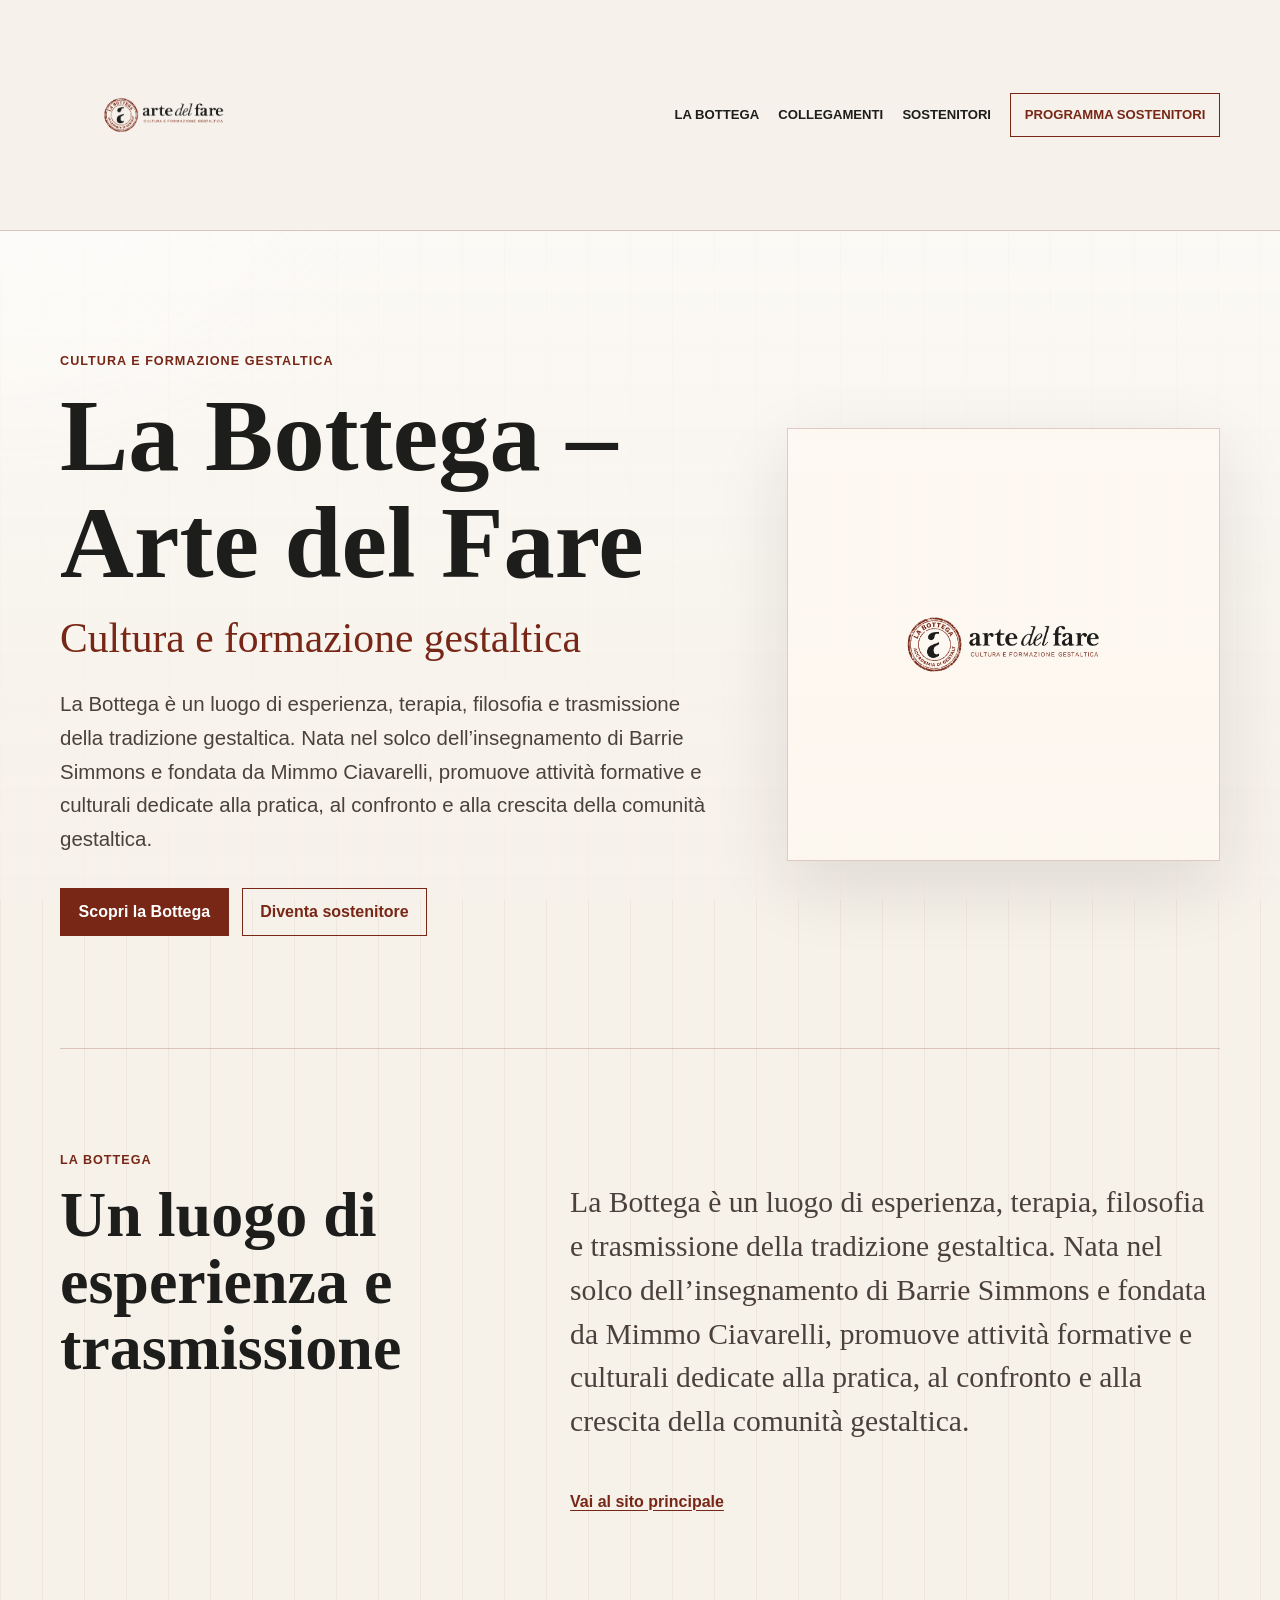
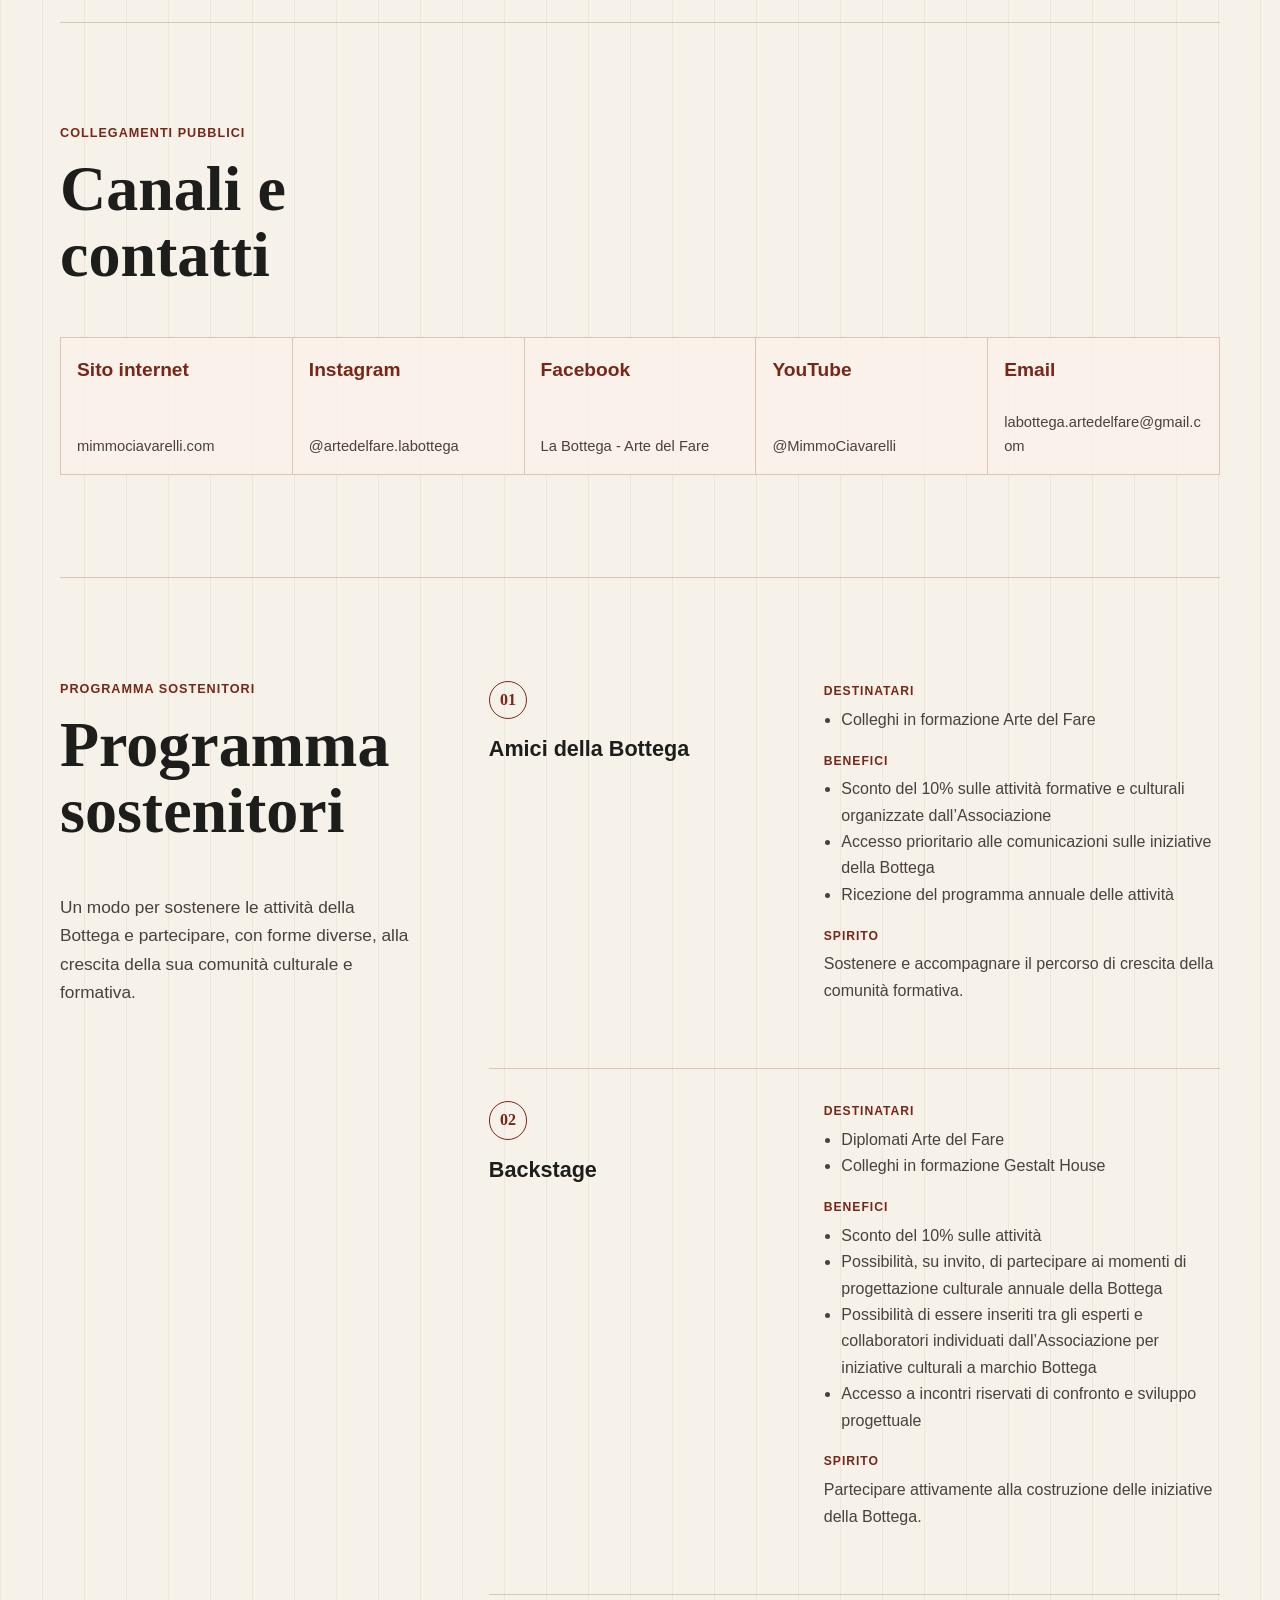
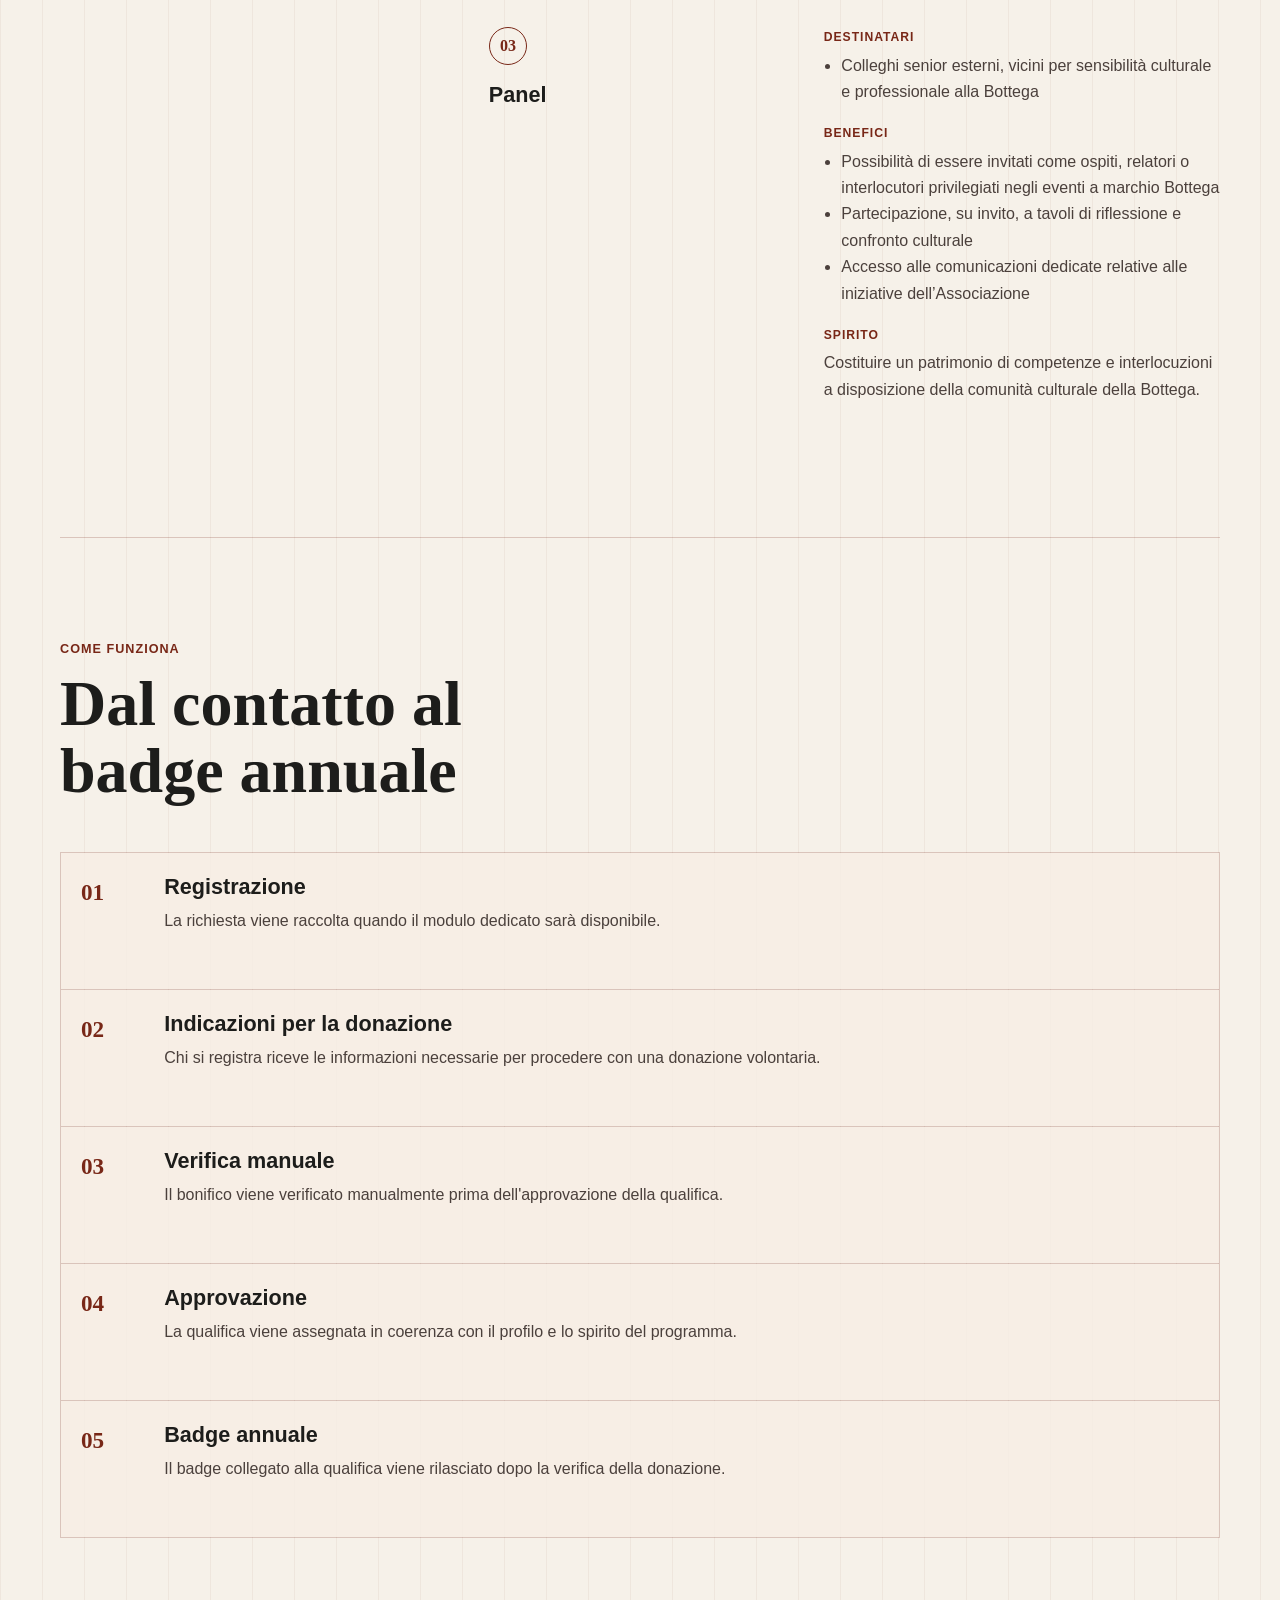
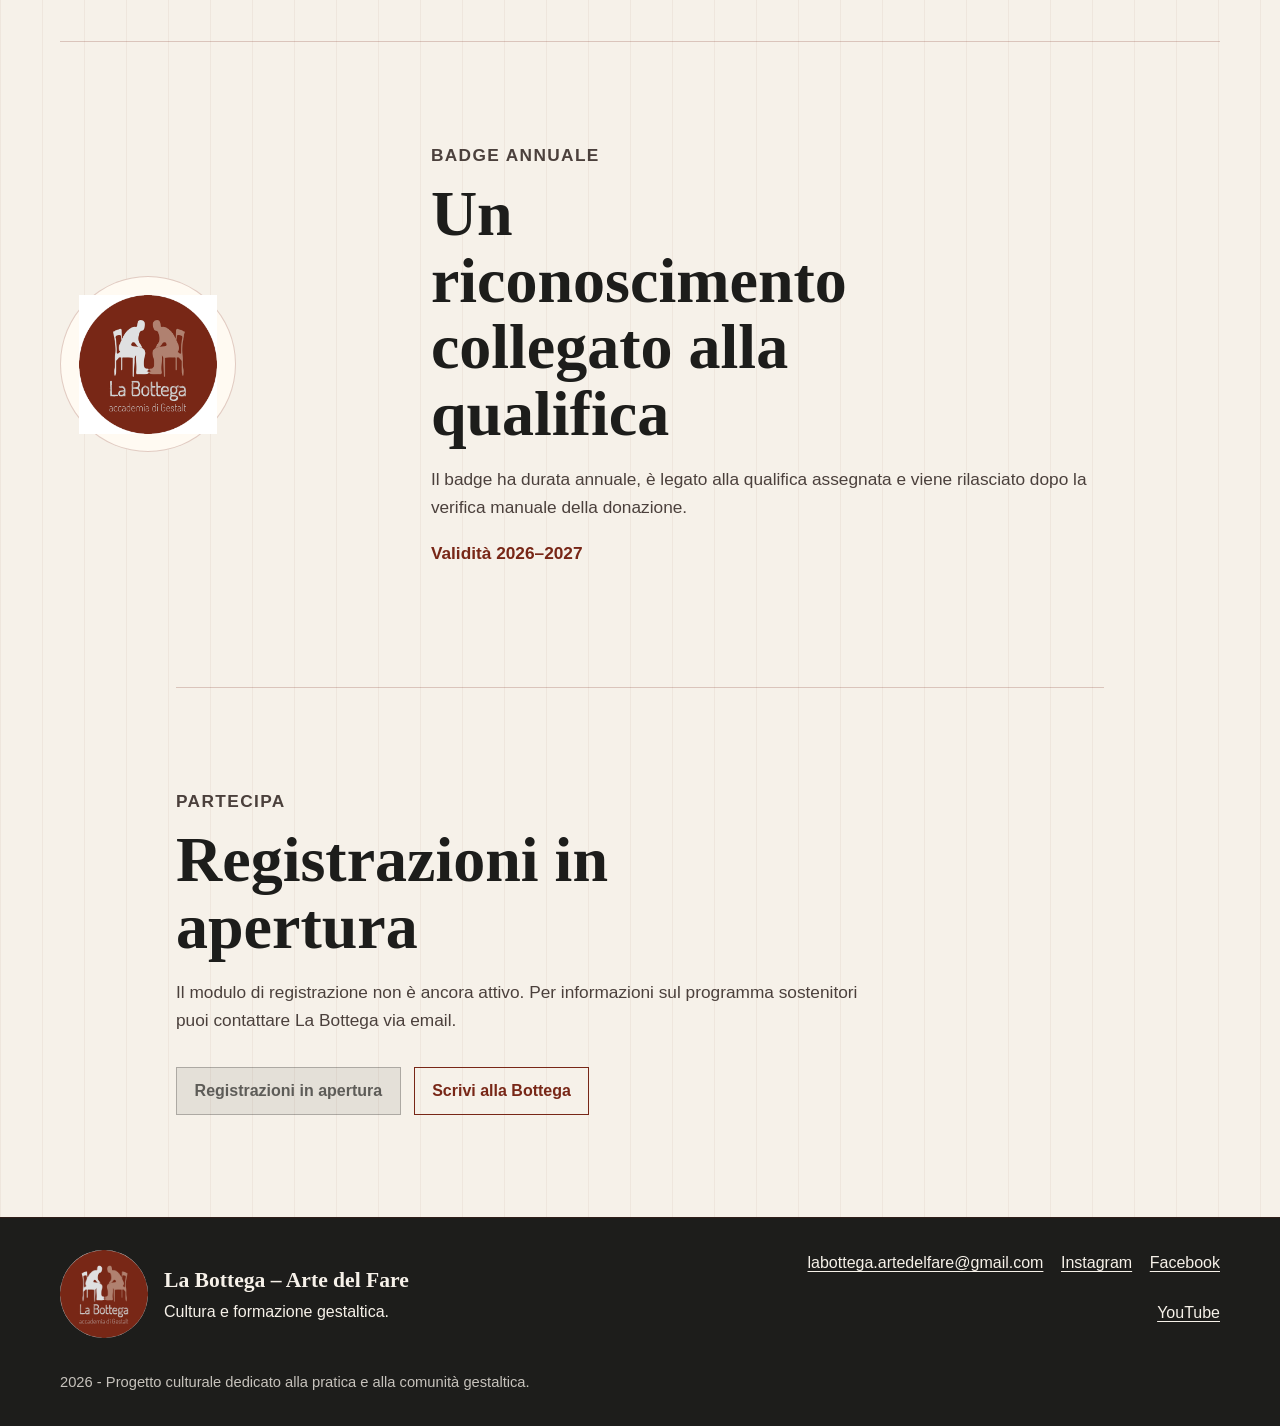
==== index.html @ 8262a673 "Build public landing page" ====
<!doctype html>
<html lang="it">
  <head>
    <meta charset="utf-8">
    <meta name="viewport" content="width=device-width, initial-scale=1">
    <title>La Bottega – Arte del Fare | Cultura e formazione gestaltica</title>
    <meta
      name="description"
      content="La Bottega – Arte del Fare presenta attività culturali e formative legate alla tradizione gestaltica e il programma sostenitori."
    >
    <link rel="icon" type="image/png" href="favicon.png">
    <link rel="stylesheet" href="assets/css/styles.css">
    <script src="assets/js/config.js" defer></script>
    <script src="assets/js/content.js" defer></script>
    <script src="assets/js/main.js" defer></script>
  </head>
  <body>
    <a class="skip-link" href="#contenuto">Salta al contenuto</a>

    <header class="site-header" aria-label="Intestazione">
      <div class="site-header__inner">
        <a class="brand" href="#inizio" aria-label="La Bottega – Arte del Fare">
          <img
            class="brand__mark"
            src="assets/images/logo-orizzontale.png"
            alt="La Bottega – Arte del Fare"
            width="300"
            height="100"
          >
        </a>

        <nav class="site-nav" aria-label="Navigazione principale">
          <a href="#bottega">La Bottega</a>
          <a href="#collegamenti">Collegamenti</a>
          <a href="#sostenitori">Sostenitori</a>
          <a class="nav-cta" href="#sostenitori">Programma sostenitori</a>
        </nav>
      </div>
    </header>

    <main id="contenuto">
      <section class="hero section-pad" id="inizio" aria-labelledby="hero-title">
        <div class="hero__content">
          <p class="eyebrow" data-content="hero-eyebrow">Cultura e formazione gestaltica</p>
          <h1 id="hero-title" data-content="hero-title">La Bottega – Arte del Fare</h1>
          <p class="hero__subtitle">Cultura e formazione gestaltica</p>
          <p class="hero__intro" data-content="hero-introduction">
            La Bottega è un luogo di esperienza, terapia, filosofia e trasmissione della tradizione gestaltica.
          </p>
          <div class="hero__actions" aria-label="Azioni principali">
            <a class="button button--primary" href="#bottega">Scopri la Bottega</a>
            <a class="button button--secondary" href="#sostenitori">Diventa sostenitore</a>
          </div>
        </div>

        <div class="hero__brand" aria-hidden="true">
          <img
            src="assets/images/logo-orizzontale.png"
            alt=""
            width="560"
            height="187"
          >
        </div>
      </section>

      <section class="section-pad editorial" id="bottega" aria-labelledby="bottega-title">
        <div class="section-heading">
          <p class="eyebrow">La Bottega</p>
          <h2 id="bottega-title">Un luogo di esperienza e trasmissione</h2>
        </div>
        <div class="editorial__text">
          <p data-content="presentation">
            La Bottega è un luogo di esperienza, terapia, filosofia e trasmissione della tradizione gestaltica.
          </p>
          <a class="text-link" data-link="website" href="https://www.mimmociavarelli.com/" target="_blank" rel="noopener noreferrer">
            Vai al sito principale
          </a>
        </div>
      </section>

      <section class="section-pad public-links" id="collegamenti" aria-labelledby="links-title">
        <div class="section-heading">
          <p class="eyebrow">Collegamenti pubblici</p>
          <h2 id="links-title">Canali e contatti</h2>
        </div>
        <ul class="link-list" data-public-links></ul>
      </section>

      <section class="section-pad supporters" id="sostenitori" aria-labelledby="supporters-title">
        <div class="supporters__intro">
          <div class="section-heading">
            <p class="eyebrow">Programma sostenitori</p>
            <h2 id="supporters-title" data-content="supporters-title">Programma sostenitori</h2>
          </div>
          <p data-content="supporters-description">
            Un modo per sostenere le attività della Bottega e partecipare alla crescita della sua comunità.
          </p>
        </div>

        <div class="supporter-tiers" data-supporter-tiers></div>
      </section>

      <section class="section-pad process" id="come-funziona" aria-labelledby="process-title">
        <div class="section-heading">
          <p class="eyebrow">Come funziona</p>
          <h2 id="process-title">Dal contatto al badge annuale</h2>
        </div>
        <ol class="process-list">
          <li>
            <span>01</span>
            <div>
              <h3>Registrazione</h3>
              <p>La richiesta viene raccolta quando il modulo dedicato sarà disponibile.</p>
            </div>
          </li>
          <li>
            <span>02</span>
            <div>
              <h3>Indicazioni per la donazione</h3>
              <p>Chi si registra riceve le informazioni necessarie per procedere con una donazione volontaria.</p>
            </div>
          </li>
          <li>
            <span>03</span>
            <div>
              <h3>Verifica manuale</h3>
              <p>Il bonifico viene verificato manualmente prima dell'approvazione della qualifica.</p>
            </div>
          </li>
          <li>
            <span>04</span>
            <div>
              <h3>Approvazione</h3>
              <p>La qualifica viene assegnata in coerenza con il profilo e lo spirito del programma.</p>
            </div>
          </li>
          <li>
            <span>05</span>
            <div>
              <h3>Badge annuale</h3>
              <p>Il badge collegato alla qualifica viene rilasciato dopo la verifica della donazione.</p>
            </div>
          </li>
        </ol>
      </section>

      <section class="section-pad badge" aria-labelledby="badge-title">
        <div class="badge__symbol" aria-hidden="true">
          <img src="assets/images/logo-circolare.png" alt="" width="180" height="180">
        </div>
        <div>
          <p class="eyebrow">Badge annuale</p>
          <h2 id="badge-title">Un riconoscimento collegato alla qualifica</h2>
          <p>
            Il badge ha durata <span data-content="badge-duration">annuale</span>, è legato alla qualifica assegnata
            e viene rilasciato dopo la verifica manuale della donazione.
          </p>
          <p class="badge__year">Validità <span data-content="badge-year">2026–2027</span></p>
        </div>
      </section>

      <section class="final-cta section-pad" aria-labelledby="cta-title">
        <p class="eyebrow">Partecipa</p>
        <h2 id="cta-title">Registrazioni in apertura</h2>
        <p>
          Il modulo di registrazione non è ancora attivo. Per informazioni sul programma sostenitori puoi contattare
          La Bottega via email.
        </p>
        <div class="final-cta__actions">
          <span class="button button--disabled" aria-disabled="true" data-registration-state>
            Registrazioni in apertura
          </span>
          <a class="button button--secondary" data-link="email" href="mailto:labottega.artedelfare@gmail.com">
            Scrivi alla Bottega
          </a>
        </div>
      </section>
    </main>

    <footer class="site-footer">
      <div class="site-footer__inner">
        <div class="site-footer__brand">
          <img
            src="assets/images/logo-circolare.png"
            alt="Logo circolare di La Bottega – Arte del Fare"
            width="88"
            height="88"
          >
          <div>
            <p class="site-footer__name">La Bottega – Arte del Fare</p>
            <p>Cultura e formazione gestaltica.</p>
          </div>
        </div>

        <div class="site-footer__links">
          <a data-link="email" href="mailto:labottega.artedelfare@gmail.com">labottega.artedelfare@gmail.com</a>
          <a data-link="instagram" href="https://www.instagram.com/artedelfare.labottega/" target="_blank" rel="noopener noreferrer">Instagram</a>
          <a data-link="facebook" href="https://www.facebook.com/profile.php?id=61582840887788&amp;locale=it_IT" target="_blank" rel="noopener noreferrer">Facebook</a>
          <a data-link="youtube" href="https://www.youtube.com/@MimmoCiavarelli" target="_blank" rel="noopener noreferrer">YouTube</a>
        </div>

        <p class="site-footer__note">
          <span data-current-year>2026</span> - Progetto culturale dedicato alla pratica e alla comunità gestaltica.
        </p>
      </div>
    </footer>
  </body>
</html>
---- assets/css/styles.css ----
:root {
  --color-rust: #782717;
  --color-rust-dark: #571b10;
  --color-ink: #1d1d1b;
  --color-ink-soft: #4b403c;
  --color-ivory: #f6f1e9;
  --color-paper: #fffaf2;
  --color-dust: #c0a69f;
  --color-terracotta: #a9604c;
  --color-line: rgba(120, 39, 23, 0.22);
  --shadow-soft: 0 24px 70px rgba(29, 29, 27, 0.11);
  --font-serif: Georgia, "Times New Roman", serif;
  --font-sans: Inter, "Segoe UI", Roboto, Helvetica, Arial, sans-serif;
  --content-max: 1160px;
}

*,
*::before,
*::after {
  box-sizing: border-box;
}

html {
  scroll-behavior: smooth;
}

body {
  min-width: 320px;
  margin: 0;
  color: var(--color-ink);
  background:
    linear-gradient(90deg, rgba(120, 39, 23, 0.055) 1px, transparent 1px) 0 0 / 42px 42px,
    var(--color-ivory);
  font-family: var(--font-sans);
  font-size: 16px;
  line-height: 1.65;
  text-rendering: optimizeLegibility;
}

body::before {
  position: fixed;
  inset: 0;
  z-index: -1;
  pointer-events: none;
  content: "";
  background:
    radial-gradient(circle at 0 0, rgba(255, 255, 255, 0.78), transparent 32rem),
    linear-gradient(180deg, rgba(255, 255, 255, 0.72), rgba(246, 241, 233, 0.8));
}

img {
  display: block;
  max-width: 100%;
  height: auto;
}

a {
  color: inherit;
  text-decoration-thickness: 0.08em;
  text-underline-offset: 0.2em;
}

a:hover {
  color: var(--color-rust);
}

:focus-visible {
  outline: 3px solid var(--color-rust);
  outline-offset: 4px;
}

.skip-link {
  position: fixed;
  top: 0.75rem;
  left: 0.75rem;
  z-index: 30;
  transform: translateY(-150%);
  padding: 0.65rem 0.95rem;
  border: 1px solid var(--color-rust);
  background: var(--color-paper);
  color: var(--color-ink);
  font-weight: 700;
}

.skip-link:focus {
  transform: translateY(0);
}

.site-header {
  position: sticky;
  top: 0;
  z-index: 20;
  border-bottom: 1px solid var(--color-line);
  background: rgba(246, 241, 233, 0.94);
  backdrop-filter: blur(14px);
}

.site-header__inner,
.section-pad,
.site-footer__inner {
  width: min(calc(100% - 2rem), var(--content-max));
  margin-inline: auto;
}

.site-header__inner {
  display: flex;
  align-items: center;
  justify-content: space-between;
  gap: 1rem;
  padding-block: 0.7rem;
}

.brand {
  flex: 0 1 14rem;
  min-width: 9rem;
}

.brand__mark {
  width: min(13rem, 46vw);
}

.site-nav {
  display: flex;
  align-items: center;
  justify-content: flex-end;
  gap: clamp(0.55rem, 2vw, 1.2rem);
  font-size: 0.82rem;
  font-weight: 750;
  letter-spacing: 0;
  text-transform: uppercase;
}

.site-nav a {
  text-decoration: none;
  white-space: nowrap;
}

.nav-cta {
  padding: 0.62rem 0.85rem;
  border: 1px solid var(--color-rust);
  color: var(--color-rust);
}

.section-pad {
  padding-block: clamp(3.5rem, 8vw, 7rem);
}

.hero {
  display: grid;
  grid-template-columns: minmax(0, 1.08fr) minmax(16rem, 0.72fr);
  align-items: center;
  gap: clamp(2rem, 6vw, 5rem);
  min-height: calc(100vh - 5.2rem);
  padding-top: clamp(3rem, 8vh, 6rem);
  padding-bottom: clamp(3rem, 7vh, 5rem);
}

.hero__content {
  max-width: 50rem;
}

.eyebrow {
  margin: 0 0 0.85rem;
  color: var(--color-rust);
  font-size: 0.79rem;
  font-weight: 800;
  letter-spacing: 0.08em;
  line-height: 1.35;
  text-transform: uppercase;
}

h1,
h2,
h3,
p {
  overflow-wrap: anywhere;
}

h1,
h2,
h3 {
  margin: 0;
  color: var(--color-ink);
}

h1,
h2 {
  font-family: var(--font-serif);
  font-weight: 700;
  line-height: 1.04;
}

h1 {
  max-width: 12ch;
  font-size: clamp(3.1rem, 8vw, 7.4rem);
}

h2 {
  max-width: 13ch;
  font-size: clamp(2.05rem, 5vw, 4.8rem);
}

h3 {
  font-size: clamp(1.08rem, 1.8vw, 1.35rem);
  line-height: 1.28;
}

.hero__subtitle {
  margin: 1.1rem 0 0;
  color: var(--color-rust);
  font-family: var(--font-serif);
  font-size: clamp(1.45rem, 3.8vw, 2.6rem);
  line-height: 1.18;
}

.hero__intro {
  max-width: 45rem;
  margin: 1.5rem 0 0;
  color: var(--color-ink-soft);
  font-size: clamp(1.05rem, 2vw, 1.28rem);
}

.hero__actions,
.final-cta__actions {
  display: flex;
  flex-wrap: wrap;
  gap: 0.8rem;
  margin-top: 2rem;
}

.button {
  display: inline-flex;
  align-items: center;
  justify-content: center;
  min-height: 3rem;
  padding: 0.75rem 1.1rem;
  border: 1px solid var(--color-rust);
  font-weight: 800;
  line-height: 1.2;
  text-align: center;
  text-decoration: none;
}

.button--primary {
  background: var(--color-rust);
  color: #fff;
}

.button--primary:hover {
  background: var(--color-rust-dark);
  color: #fff;
}

.button--secondary {
  background: transparent;
  color: var(--color-rust);
}

.button--disabled {
  border-color: rgba(29, 29, 27, 0.28);
  background: rgba(29, 29, 27, 0.08);
  color: rgba(29, 29, 27, 0.68);
  cursor: not-allowed;
}

.hero__brand {
  padding: clamp(1.4rem, 4vw, 3rem);
  border: 1px solid var(--color-line);
  background: rgba(255, 250, 242, 0.68);
  box-shadow: var(--shadow-soft);
}

.hero__brand img {
  width: 100%;
}

.section-heading {
  margin-bottom: clamp(1.6rem, 4vw, 3rem);
}

.editorial {
  display: grid;
  grid-template-columns: minmax(0, 0.8fr) minmax(0, 1.2fr);
  gap: clamp(2rem, 6vw, 5rem);
  border-top: 1px solid var(--color-line);
}

.editorial__text {
  max-width: 46rem;
  color: var(--color-ink-soft);
  font-family: var(--font-serif);
  font-size: clamp(1.28rem, 2.5vw, 1.85rem);
  line-height: 1.48;
}

.text-link {
  display: inline-flex;
  margin-top: 1rem;
  color: var(--color-rust);
  font-family: var(--font-sans);
  font-size: 1rem;
  font-weight: 800;
}

.public-links {
  border-top: 1px solid var(--color-line);
}

.link-list {
  display: grid;
  grid-template-columns: repeat(5, minmax(0, 1fr));
  gap: 1px;
  margin: 0;
  padding: 1px;
  list-style: none;
  background: var(--color-line);
}

.link-list li {
  min-width: 0;
}

.link-list a {
  display: flex;
  min-height: 8rem;
  height: 100%;
  flex-direction: column;
  justify-content: space-between;
  gap: 1.5rem;
  padding: 1rem;
  background: rgba(255, 250, 242, 0.84);
  text-decoration: none;
}

.link-list strong {
  color: var(--color-rust);
  font-size: 1.2rem;
}

.link-list span {
  color: var(--color-ink-soft);
  font-size: 0.92rem;
  overflow-wrap: anywhere;
}

.supporters {
  display: grid;
  grid-template-columns: minmax(14rem, 0.65fr) minmax(0, 1.35fr);
  gap: clamp(2rem, 6vw, 5rem);
  border-top: 1px solid var(--color-line);
}

.supporters__intro {
  align-self: start;
  position: sticky;
  top: 7rem;
}

.supporters__intro p:last-child {
  max-width: 28rem;
  color: var(--color-ink-soft);
  font-size: 1.08rem;
}

.supporter-tiers {
  display: grid;
  gap: 2rem;
}

.tier {
  display: grid;
  grid-template-columns: minmax(0, 0.42fr) minmax(0, 0.58fr);
  gap: clamp(1.2rem, 4vw, 3rem);
  padding-block: 2rem;
  border-top: 1px solid var(--color-line);
}

.tier:first-child {
  border-top: 0;
  padding-top: 0;
}

.tier__index {
  display: inline-flex;
  width: 2.4rem;
  height: 2.4rem;
  align-items: center;
  justify-content: center;
  margin-bottom: 1rem;
  border: 1px solid var(--color-rust);
  border-radius: 50%;
  color: var(--color-rust);
  font-family: var(--font-serif);
  font-weight: 700;
}

.tier__meta {
  display: grid;
  gap: 1.1rem;
}

.tier__block p,
.tier__block ul {
  margin: 0.35rem 0 0;
}

.tier__block p,
.tier__block li {
  color: var(--color-ink-soft);
}

.tier__block ul {
  padding-left: 1.1rem;
}

.tier__label {
  display: block;
  color: var(--color-rust);
  font-size: 0.76rem;
  font-weight: 850;
  letter-spacing: 0.08em;
  text-transform: uppercase;
}

.process,
.badge,
.final-cta {
  border-top: 1px solid var(--color-line);
}

.process-list {
  display: grid;
  gap: 1px;
  margin: 0;
  padding: 1px;
  list-style: none;
  background: var(--color-line);
}

.process-list li {
  display: grid;
  grid-template-columns: 4rem minmax(0, 1fr);
  gap: 1.2rem;
  min-height: 8.5rem;
  padding: 1.25rem;
  background: rgba(255, 250, 242, 0.76);
}

.process-list span {
  color: var(--color-rust);
  font-family: var(--font-serif);
  font-size: 1.45rem;
  font-weight: 700;
}

.process-list p {
  max-width: 42rem;
  margin: 0.45rem 0 0;
  color: var(--color-ink-soft);
}

.badge {
  display: grid;
  grid-template-columns: minmax(9rem, 0.28fr) minmax(0, 0.72fr);
  align-items: center;
  gap: clamp(1.5rem, 5vw, 4rem);
}

.badge__symbol {
  width: min(11rem, 42vw);
  padding: 1.1rem;
  border: 1px solid var(--color-line);
  border-radius: 50%;
  background: var(--color-paper);
}

.badge p {
  max-width: 44rem;
  color: var(--color-ink-soft);
  font-size: 1.08rem;
}

.badge__year {
  color: var(--color-rust) !important;
  font-weight: 800;
}

.final-cta {
  max-width: 58rem;
  text-align: left;
}

.final-cta h2 {
  max-width: 14ch;
}

.final-cta p {
  max-width: 44rem;
  color: var(--color-ink-soft);
  font-size: 1.08rem;
}

.site-footer {
  border-top: 1px solid var(--color-line);
  background: var(--color-ink);
  color: var(--color-ivory);
}

.site-footer__inner {
  display: grid;
  grid-template-columns: minmax(0, 1.2fr) minmax(12rem, 0.8fr);
  gap: 2rem;
  padding-block: 2rem;
}

.site-footer__brand {
  display: flex;
  align-items: center;
  gap: 1rem;
}

.site-footer__brand img {
  width: 5.5rem;
  flex: 0 0 auto;
  border-radius: 50%;
  background: var(--color-ivory);
}

.site-footer__brand p {
  margin: 0;
}

.site-footer__name {
  font-family: var(--font-serif);
  font-size: 1.35rem;
  font-weight: 700;
}

.site-footer__links {
  display: flex;
  flex-wrap: wrap;
  justify-content: flex-end;
  gap: 0.8rem 1.1rem;
}

.site-footer a {
  color: var(--color-ivory);
}

.site-footer a:hover {
  color: #ffffff;
}

.site-footer__note {
  grid-column: 1 / -1;
  margin: 0;
  color: rgba(246, 241, 233, 0.78);
  font-size: 0.92rem;
}

@media (max-width: 980px) {
  .site-header__inner {
    align-items: flex-start;
    flex-direction: column;
  }

  .site-nav {
    width: 100%;
    justify-content: flex-start;
    overflow-x: auto;
    padding-bottom: 0.2rem;
  }

  .hero,
  .editorial,
  .supporters,
  .badge,
  .site-footer__inner {
    grid-template-columns: 1fr;
  }

  .hero {
    min-height: auto;
  }

  .hero__brand {
    max-width: 28rem;
  }

  .supporters__intro {
    position: static;
  }

  .link-list {
    grid-template-columns: repeat(2, minmax(0, 1fr));
  }

  .site-footer__links {
    justify-content: flex-start;
  }
}

@media (max-width: 640px) {
  .site-header {
    position: static;
  }

  .site-header__inner,
  .section-pad,
  .site-footer__inner {
    width: min(calc(100% - 1.25rem), var(--content-max));
  }

  .site-nav {
    display: grid;
    grid-template-columns: repeat(2, minmax(0, 1fr));
    gap: 0.5rem;
    overflow: visible;
    font-size: 0.75rem;
  }

  .site-nav a {
    display: inline-flex;
    min-height: 2.55rem;
    align-items: center;
    justify-content: center;
    border: 1px solid var(--color-line);
    padding: 0.5rem;
    text-align: center;
    white-space: normal;
  }

  .nav-cta {
    border-color: var(--color-rust) !important;
  }

  .hero__actions,
  .final-cta__actions {
    flex-direction: column;
  }

  .button {
    width: 100%;
  }

  .hero__brand {
    padding: 1rem;
  }

  .link-list {
    grid-template-columns: 1fr;
  }

  .link-list a {
    min-height: 6.8rem;
  }

  .tier {
    grid-template-columns: 1fr;
  }

  .process-list li {
    grid-template-columns: 3rem minmax(0, 1fr);
    gap: 0.8rem;
  }

  .site-footer__brand {
    align-items: flex-start;
    flex-direction: column;
  }
}

@media (prefers-reduced-motion: reduce) {
  *,
  *::before,
  *::after {
    scroll-behavior: auto !important;
    transition-duration: 0.001ms !important;
    animation-duration: 0.001ms !important;
    animation-iteration-count: 1 !important;
  }
}
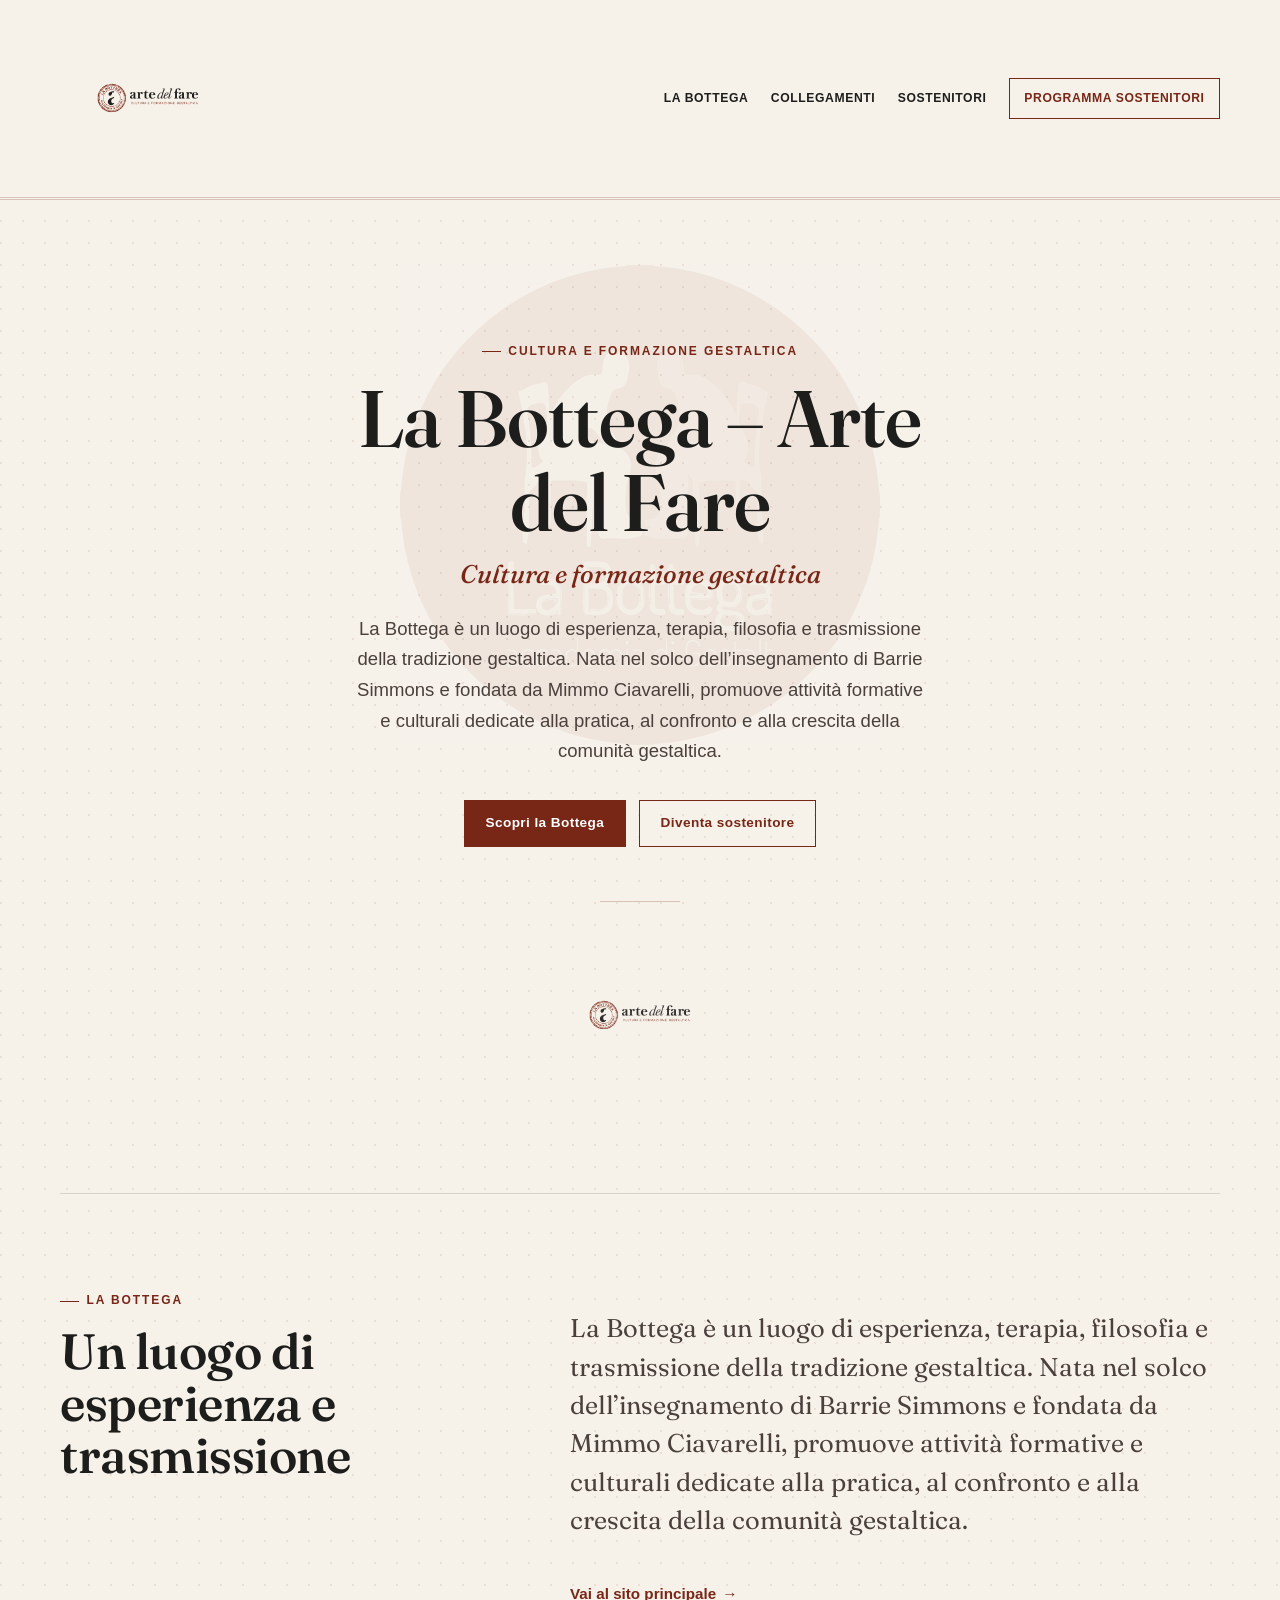
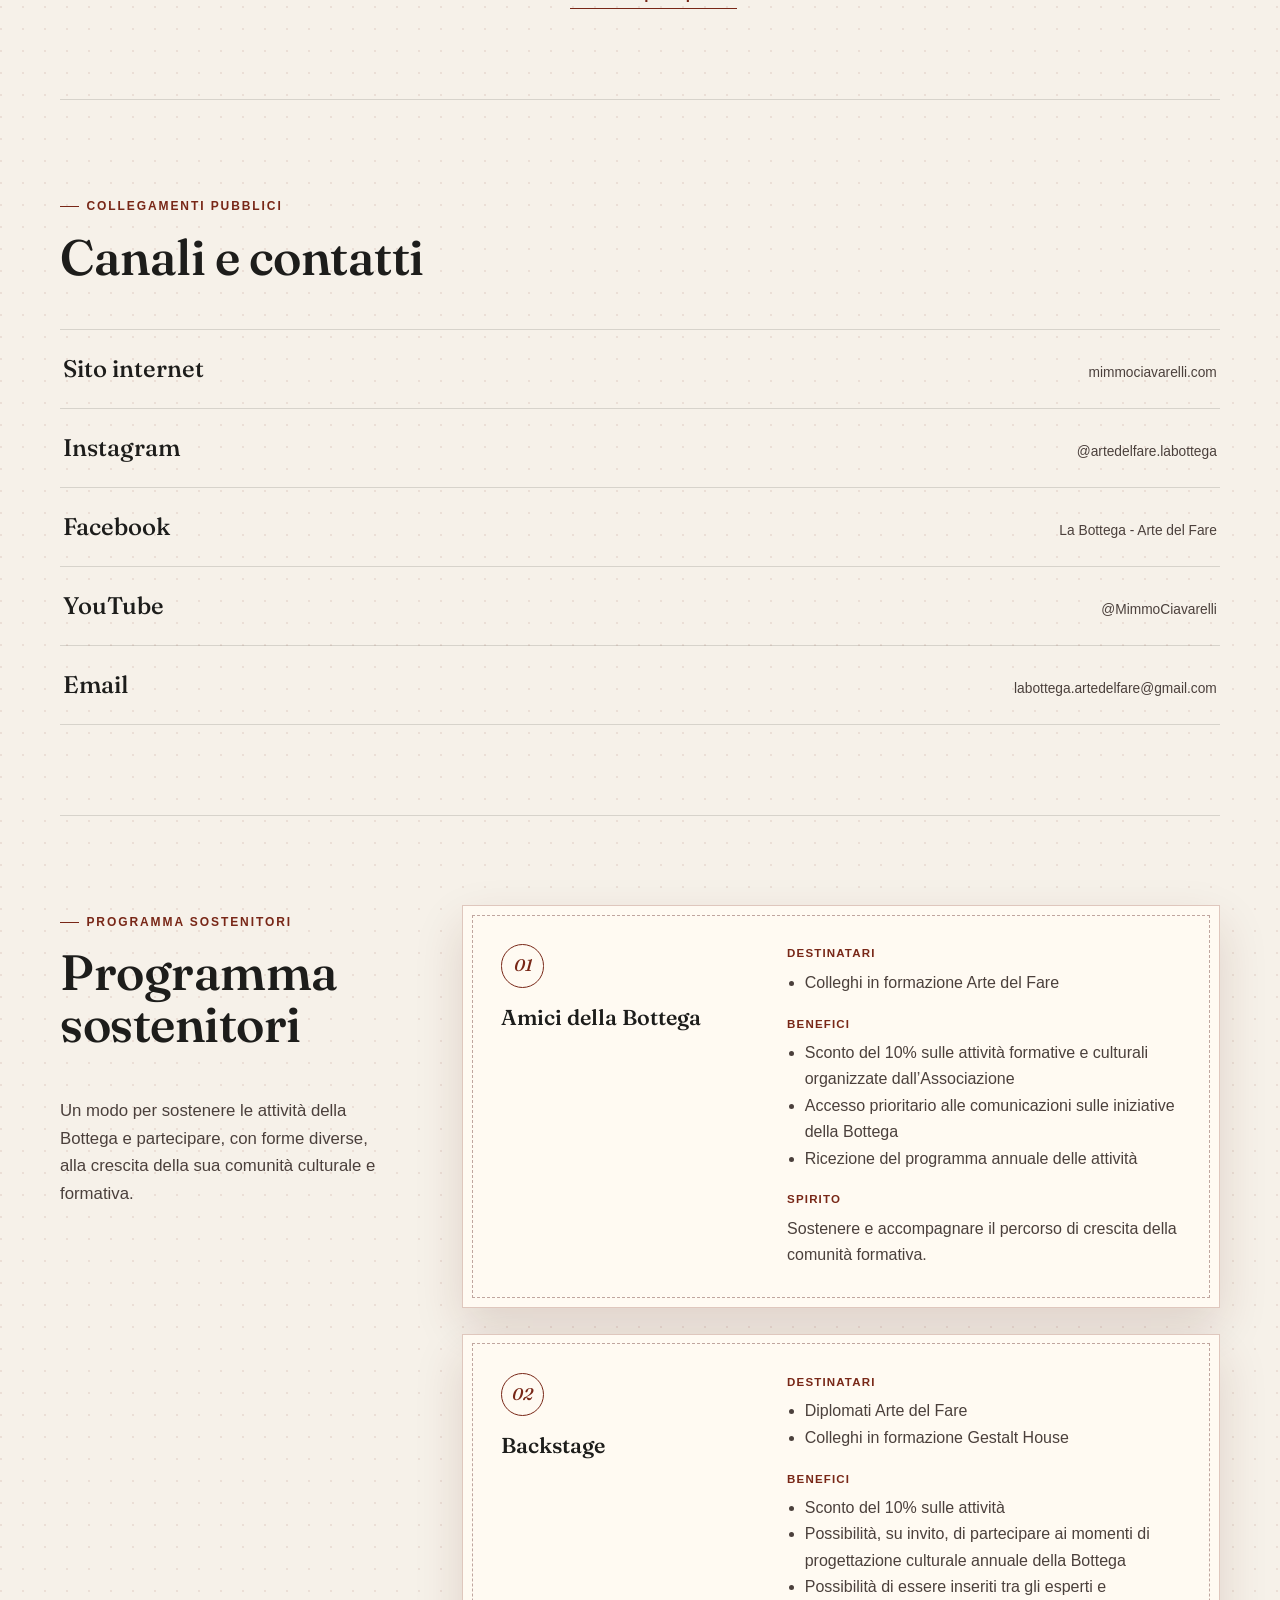
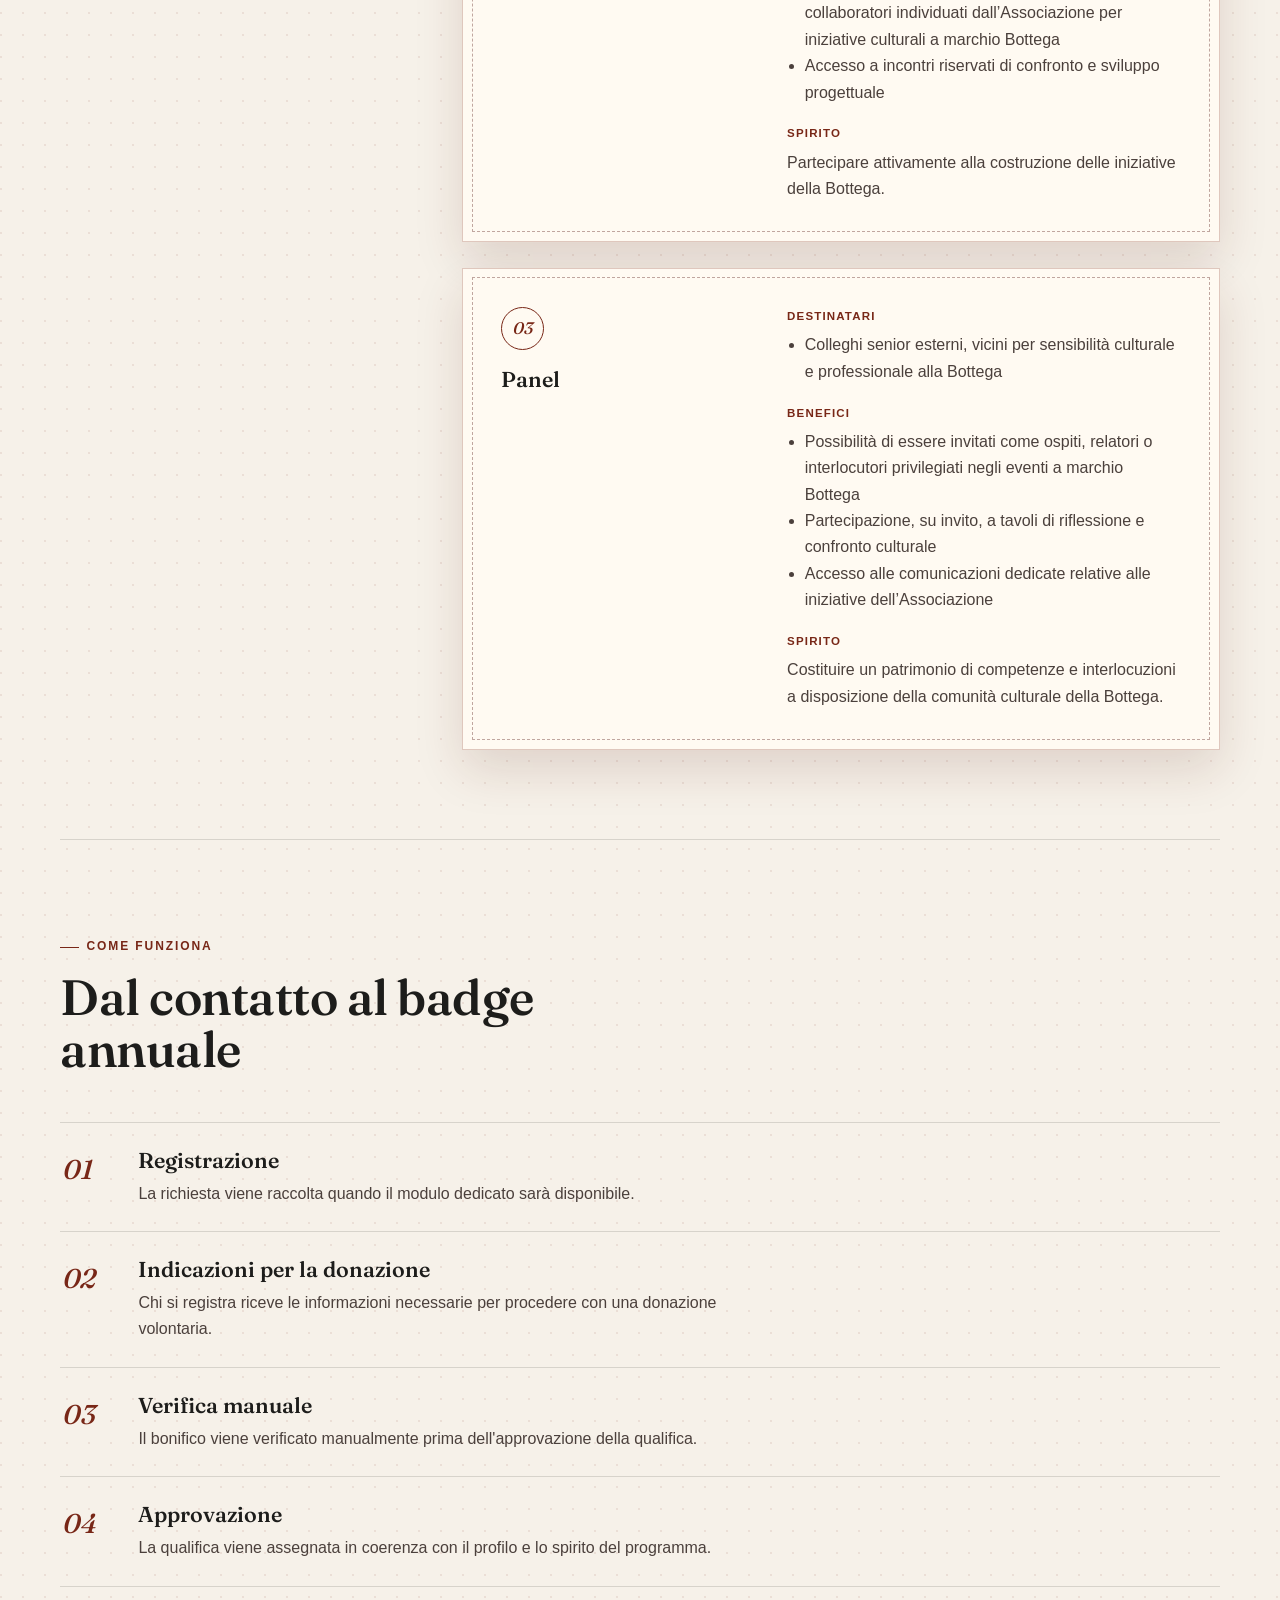
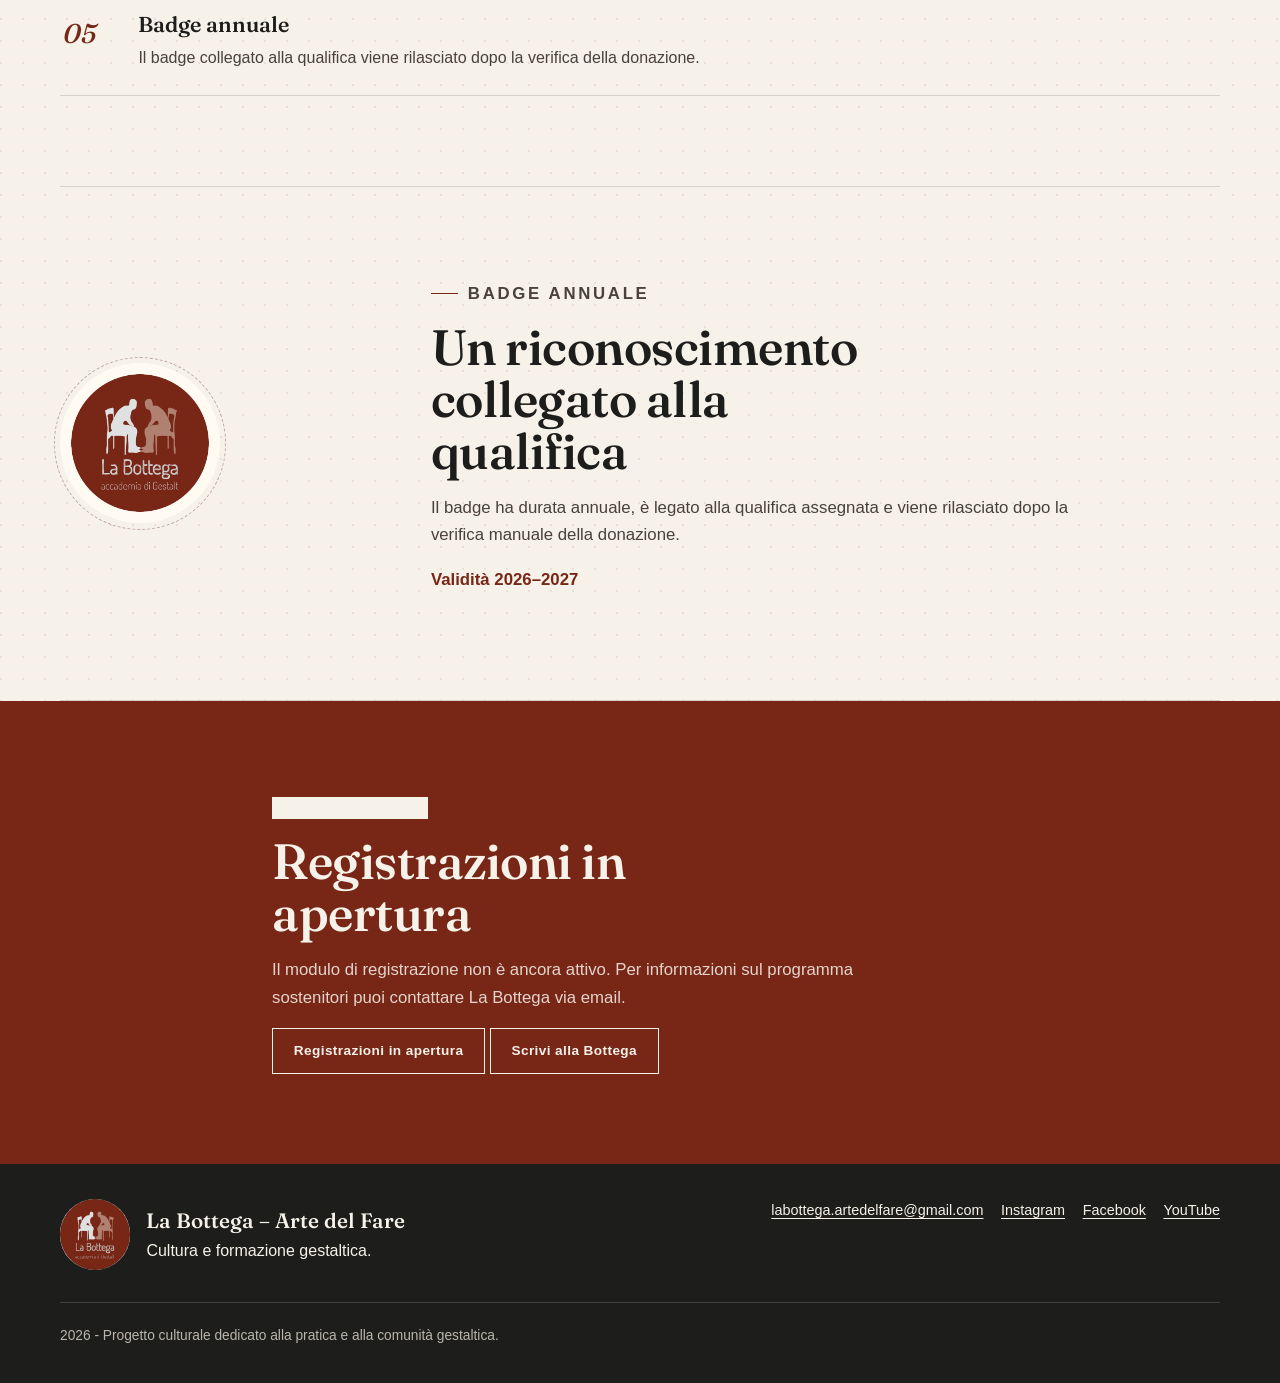
==== commit e1c8fb8e: "Aggiorna l'impaginazione della landing" ====
--- a/index.html
+++ b/index.html
@@ -9,6 +9,9 @@
       content="La Bottega – Arte del Fare presenta attività culturali e formative legate alla tradizione gestaltica e il programma sostenitori."
     >
     <link rel="icon" type="image/png" href="favicon.png">
+    <link rel="preconnect" href="https://fonts.googleapis.com">
+    <link rel="preconnect" href="https://fonts.gstatic.com" crossorigin>
+    <link href="https://fonts.googleapis.com/css2?family=Fraunces:ital,opsz,wght@0,9..144,400;0,9..144,500;0,9..144,600;1,9..144,400;1,9..144,500&display=swap" rel="stylesheet">
     <link rel="stylesheet" href="assets/css/styles.css">
     <script src="assets/js/config.js" defer></script>
     <script src="assets/js/content.js" defer></script>
@@ -24,8 +27,8 @@
             class="brand__mark"
             src="assets/images/logo-orizzontale.png"
             alt="La Bottega – Arte del Fare"
-            width="300"
-            height="100"
+            width="2661"
+            height="887"
           >
         </a>
 
@@ -40,7 +43,7 @@
 
     <main id="contenuto">
       <section class="hero section-pad" id="inizio" aria-labelledby="hero-title">
-        <div class="hero__content">
+        <div class="hero__frame">
           <p class="eyebrow" data-content="hero-eyebrow">Cultura e formazione gestaltica</p>
           <h1 id="hero-title" data-content="hero-title">La Bottega – Arte del Fare</h1>
           <p class="hero__subtitle">Cultura e formazione gestaltica</p>
@@ -51,15 +54,17 @@
             <a class="button button--primary" href="#bottega">Scopri la Bottega</a>
             <a class="button button--secondary" href="#sostenitori">Diventa sostenitore</a>
           </div>
-        </div>
-
-        <div class="hero__brand" aria-hidden="true">
-          <img
-            src="assets/images/logo-orizzontale.png"
-            alt=""
-            width="560"
-            height="187"
-          >
+
+          <div class="hero__rule" aria-hidden="true"></div>
+
+          <div class="hero__brand" aria-hidden="true">
+            <img
+              src="assets/images/logo-orizzontale.png"
+              alt=""
+              width="2661"
+              height="887"
+            >
+          </div>
         </div>
       </section>
 
@@ -159,20 +164,22 @@
         </div>
       </section>
 
-      <section class="final-cta section-pad" aria-labelledby="cta-title">
-        <p class="eyebrow">Partecipa</p>
-        <h2 id="cta-title">Registrazioni in apertura</h2>
-        <p>
-          Il modulo di registrazione non è ancora attivo. Per informazioni sul programma sostenitori puoi contattare
-          La Bottega via email.
-        </p>
-        <div class="final-cta__actions">
-          <span class="button button--disabled" aria-disabled="true" data-registration-state>
-            Registrazioni in apertura
-          </span>
-          <a class="button button--secondary" data-link="email" href="mailto:labottega.artedelfare@gmail.com">
-            Scrivi alla Bottega
-          </a>
+      <section class="final-cta" aria-labelledby="cta-title">
+        <div class="final-cta__inner section-pad">
+          <p class="eyebrow">Partecipa</p>
+          <h2 id="cta-title">Registrazioni in apertura</h2>
+          <p>
+            Il modulo di registrazione non è ancora attivo. Per informazioni sul programma sostenitori puoi contattare
+            La Bottega via email.
+          </p>
+          <div class="final-cta__actions">
+            <span class="button button--disabled" aria-disabled="true" data-registration-state>
+              Registrazioni in apertura
+            </span>
+            <a class="button button--secondary" data-link="email" href="mailto:labottega.artedelfare@gmail.com">
+              Scrivi alla Bottega
+            </a>
+          </div>
         </div>
       </section>
     </main>
--- a/assets/css/styles.css
+++ b/assets/css/styles.css
@@ -7,11 +7,13 @@
   --color-paper: #fffaf2;
   --color-dust: #c0a69f;
   --color-terracotta: #a9604c;
-  --color-line: rgba(120, 39, 23, 0.22);
-  --shadow-soft: 0 24px 70px rgba(29, 29, 27, 0.11);
-  --font-serif: Georgia, "Times New Roman", serif;
-  --font-sans: Inter, "Segoe UI", Roboto, Helvetica, Arial, sans-serif;
+  --color-line: rgba(120, 39, 23, 0.24);
+  --color-line-soft: rgba(29, 29, 27, 0.14);
+  --shadow-soft: 0 20px 46px rgba(87, 27, 16, 0.14);
+  --font-serif: "Fraunces", Georgia, "Times New Roman", serif;
+  --font-sans: "Inter", "Segoe UI", Roboto, Helvetica, Arial, sans-serif;
   --content-max: 1160px;
+  --measure: 42rem;
 }
 
 *,
@@ -27,27 +29,18 @@
 body {
   min-width: 320px;
   margin: 0;
+  overflow-x: hidden;
   color: var(--color-ink);
-  background:
-    linear-gradient(90deg, rgba(120, 39, 23, 0.055) 1px, transparent 1px) 0 0 / 42px 42px,
-    var(--color-ivory);
+  background-color: var(--color-ivory);
+  background-image:
+    radial-gradient(circle at 1.1px 1.1px, rgba(120, 39, 23, 0.09) 1px, transparent 0);
+  background-size: 22px 22px;
   font-family: var(--font-sans);
   font-size: 16px;
   line-height: 1.65;
   text-rendering: optimizeLegibility;
 }
 
-body::before {
-  position: fixed;
-  inset: 0;
-  z-index: -1;
-  pointer-events: none;
-  content: "";
-  background:
-    radial-gradient(circle at 0 0, rgba(255, 255, 255, 0.78), transparent 32rem),
-    linear-gradient(180deg, rgba(255, 255, 255, 0.72), rgba(246, 241, 233, 0.8));
-}
-
 img {
   display: block;
   max-width: 100%;
@@ -56,8 +49,8 @@
 
 a {
   color: inherit;
-  text-decoration-thickness: 0.08em;
-  text-underline-offset: 0.2em;
+  text-decoration-thickness: 0.07em;
+  text-underline-offset: 0.22em;
 }
 
 a:hover {
@@ -86,13 +79,14 @@
   transform: translateY(0);
 }
 
+/* ---------- Masthead ---------- */
+
 .site-header {
   position: sticky;
   top: 0;
   z-index: 20;
-  border-bottom: 1px solid var(--color-line);
-  background: rgba(246, 241, 233, 0.94);
-  backdrop-filter: blur(14px);
+  border-bottom: 3px double var(--color-line);
+  background: var(--color-ivory);
 }
 
 .site-header__inner,
@@ -107,26 +101,26 @@
   align-items: center;
   justify-content: space-between;
   gap: 1rem;
-  padding-block: 0.7rem;
+  padding-block: 0.65rem;
 }
 
 .brand {
-  flex: 0 1 14rem;
-  min-width: 9rem;
+  flex: 0 1 12rem;
+  min-width: 7rem;
 }
 
 .brand__mark {
-  width: min(13rem, 46vw);
+  width: min(11rem, 40vw);
 }
 
 .site-nav {
   display: flex;
   align-items: center;
   justify-content: flex-end;
-  gap: clamp(0.55rem, 2vw, 1.2rem);
-  font-size: 0.82rem;
-  font-weight: 750;
-  letter-spacing: 0;
+  gap: clamp(0.55rem, 2vw, 1.4rem);
+  font-size: 0.76rem;
+  font-weight: 650;
+  letter-spacing: 0.05em;
   text-transform: uppercase;
 }
 
@@ -136,37 +130,36 @@
 }
 
 .nav-cta {
-  padding: 0.62rem 0.85rem;
+  padding: 0.6rem 0.9rem;
   border: 1px solid var(--color-rust);
   color: var(--color-rust);
 }
 
+/* ---------- Shared type + rhythm ---------- */
+
 .section-pad {
-  padding-block: clamp(3.5rem, 8vw, 7rem);
-}
-
-.hero {
-  display: grid;
-  grid-template-columns: minmax(0, 1.08fr) minmax(16rem, 0.72fr);
+  padding-block: clamp(3.2rem, 7vw, 6rem);
+}
+
+.eyebrow {
+  display: inline-flex;
   align-items: center;
-  gap: clamp(2rem, 6vw, 5rem);
-  min-height: calc(100vh - 5.2rem);
-  padding-top: clamp(3rem, 8vh, 6rem);
-  padding-bottom: clamp(3rem, 7vh, 5rem);
-}
-
-.hero__content {
-  max-width: 50rem;
-}
-
-.eyebrow {
-  margin: 0 0 0.85rem;
-  color: var(--color-rust);
-  font-size: 0.79rem;
-  font-weight: 800;
-  letter-spacing: 0.08em;
-  line-height: 1.35;
+  gap: 0.6em;
+  margin: 0 0 1rem;
+  color: var(--color-rust);
+  font-size: 0.75rem;
+  font-weight: 700;
+  letter-spacing: 0.16em;
+  line-height: 1.3;
   text-transform: uppercase;
+}
+
+.eyebrow::before {
+  content: "";
+  display: inline-block;
+  width: 1.6em;
+  height: 1px;
+  background: var(--color-rust);
 }
 
 h1,
@@ -186,56 +179,114 @@
 h1,
 h2 {
   font-family: var(--font-serif);
-  font-weight: 700;
-  line-height: 1.04;
+  font-optical-sizing: auto;
+  font-weight: 560;
+  letter-spacing: -0.01em;
+  line-height: 1.05;
 }
 
 h1 {
-  max-width: 12ch;
-  font-size: clamp(3.1rem, 8vw, 7.4rem);
+  max-width: 16ch;
+  font-size: clamp(2.7rem, 6.6vw, 5rem);
 }
 
 h2 {
-  max-width: 13ch;
-  font-size: clamp(2.05rem, 5vw, 4.8rem);
+  max-width: 15ch;
+  font-size: clamp(1.9rem, 4.2vw, 3.1rem);
 }
 
 h3 {
-  font-size: clamp(1.08rem, 1.8vw, 1.35rem);
+  font-family: var(--font-serif);
+  font-weight: 560;
+  font-size: clamp(1.12rem, 1.8vw, 1.35rem);
   line-height: 1.28;
 }
 
+.section-heading {
+  margin-bottom: clamp(1.7rem, 4vw, 2.9rem);
+}
+
+/* ---------- Hero ---------- */
+
+.hero {
+  border-bottom: 1px solid var(--color-line-soft);
+}
+
+.hero__frame {
+  position: relative;
+  max-width: 42rem;
+  margin-inline: auto;
+  padding-top: clamp(1.5rem, 5vh, 3rem);
+  text-align: center;
+}
+
+.hero__frame::before {
+  content: "";
+  position: absolute;
+  top: -1.5rem;
+  left: 50%;
+  z-index: -1;
+  width: 30rem;
+  height: 30rem;
+  background: url("../images/logo-circolare.png") center / contain no-repeat;
+  opacity: 0.05;
+  transform: translateX(-50%);
+}
+
+.hero .eyebrow {
+  justify-content: center;
+}
+
 .hero__subtitle {
-  margin: 1.1rem 0 0;
+  margin: 0.9rem 0 0;
   color: var(--color-rust);
   font-family: var(--font-serif);
-  font-size: clamp(1.45rem, 3.8vw, 2.6rem);
-  line-height: 1.18;
+  font-style: italic;
+  font-weight: 460;
+  font-size: clamp(1.2rem, 2.6vw, 1.6rem);
+  line-height: 1.3;
 }
 
 .hero__intro {
-  max-width: 45rem;
-  margin: 1.5rem 0 0;
+  max-width: 36rem;
+  margin: 1.4rem auto 0;
   color: var(--color-ink-soft);
-  font-size: clamp(1.05rem, 2vw, 1.28rem);
-}
-
-.hero__actions,
-.final-cta__actions {
+  font-size: clamp(1.02rem, 1.8vw, 1.16rem);
+}
+
+.hero__actions {
   display: flex;
   flex-wrap: wrap;
+  justify-content: center;
   gap: 0.8rem;
-  margin-top: 2rem;
-}
+  margin-top: 2.1rem;
+}
+
+.hero__rule {
+  width: 5rem;
+  height: 1px;
+  margin: clamp(2.6rem, 6vh, 3.6rem) auto 1.6rem;
+  background: var(--color-line);
+}
+
+.hero__brand {
+  width: min(11rem, 46vw);
+  margin-inline: auto;
+  opacity: 0.92;
+}
+
+/* ---------- Buttons (stamp / text-link language) ---------- */
 
 .button {
   display: inline-flex;
   align-items: center;
   justify-content: center;
-  min-height: 3rem;
-  padding: 0.75rem 1.1rem;
+  min-height: 2.9rem;
+  padding: 0.7rem 1.3rem;
   border: 1px solid var(--color-rust);
-  font-weight: 800;
+  font-size: 0.85rem;
+  font-weight: 700;
+  letter-spacing: 0.03em;
   line-height: 1.2;
   text-align: center;
   text-decoration: none;
@@ -258,132 +309,145 @@
 
 .button--disabled {
   border-color: rgba(29, 29, 27, 0.28);
-  background: rgba(29, 29, 27, 0.08);
-  color: rgba(29, 29, 27, 0.68);
+  background: rgba(29, 29, 27, 0.06);
+  color: rgba(29, 29, 27, 0.62);
   cursor: not-allowed;
 }
 
-.hero__brand {
-  padding: clamp(1.4rem, 4vw, 3rem);
-  border: 1px solid var(--color-line);
-  background: rgba(255, 250, 242, 0.68);
-  box-shadow: var(--shadow-soft);
-}
-
-.hero__brand img {
-  width: 100%;
-}
-
-.section-heading {
-  margin-bottom: clamp(1.6rem, 4vw, 3rem);
-}
+/* ---------- Editorial (La Bottega) ---------- */
 
 .editorial {
   display: grid;
   grid-template-columns: minmax(0, 0.8fr) minmax(0, 1.2fr);
   gap: clamp(2rem, 6vw, 5rem);
-  border-top: 1px solid var(--color-line);
+  border-bottom: 1px solid var(--color-line-soft);
 }
 
 .editorial__text {
-  max-width: 46rem;
+  max-width: var(--measure);
   color: var(--color-ink-soft);
   font-family: var(--font-serif);
-  font-size: clamp(1.28rem, 2.5vw, 1.85rem);
-  line-height: 1.48;
+  font-weight: 380;
+  font-size: clamp(1.22rem, 2.3vw, 1.6rem);
+  line-height: 1.5;
 }
 
 .text-link {
   display: inline-flex;
-  margin-top: 1rem;
+  align-items: center;
+  gap: 0.4em;
+  margin-top: 1.1rem;
   color: var(--color-rust);
   font-family: var(--font-sans);
-  font-size: 1rem;
-  font-weight: 800;
-}
+  font-size: 0.95rem;
+  font-weight: 700;
+  text-decoration: none;
+  border-bottom: 1px solid currentColor;
+  padding-bottom: 0.15em;
+}
+
+.text-link::after {
+  content: "→";
+}
+
+/* ---------- Public links: editorial directory, not tiles ---------- */
 
 .public-links {
-  border-top: 1px solid var(--color-line);
+  border-bottom: 1px solid var(--color-line-soft);
 }
 
 .link-list {
-  display: grid;
-  grid-template-columns: repeat(5, minmax(0, 1fr));
-  gap: 1px;
   margin: 0;
-  padding: 1px;
+  padding: 0;
   list-style: none;
-  background: var(--color-line);
+  border-top: 1px solid var(--color-line-soft);
 }
 
 .link-list li {
-  min-width: 0;
+  border-bottom: 1px solid var(--color-line-soft);
 }
 
 .link-list a {
   display: flex;
-  min-height: 8rem;
-  height: 100%;
-  flex-direction: column;
+  align-items: baseline;
   justify-content: space-between;
   gap: 1.5rem;
-  padding: 1rem;
-  background: rgba(255, 250, 242, 0.84);
+  padding: 1.2rem 0.2rem;
   text-decoration: none;
 }
 
+.link-list a:hover strong {
+  color: var(--color-rust);
+}
+
 .link-list strong {
-  color: var(--color-rust);
-  font-size: 1.2rem;
+  font-family: var(--font-serif);
+  font-weight: 500;
+  font-size: clamp(1.1rem, 2.4vw, 1.5rem);
+  color: var(--color-ink);
 }
 
 .link-list span {
+  flex: 0 0 auto;
   color: var(--color-ink-soft);
-  font-size: 0.92rem;
+  font-size: 0.86rem;
   overflow-wrap: anywhere;
-}
+  text-align: right;
+}
+
+/* ---------- Supporters: membership-card signature element ---------- */
 
 .supporters {
   display: grid;
-  grid-template-columns: minmax(14rem, 0.65fr) minmax(0, 1.35fr);
+  grid-template-columns: minmax(14rem, 0.6fr) minmax(0, 1.4fr);
   gap: clamp(2rem, 6vw, 5rem);
-  border-top: 1px solid var(--color-line);
+  border-bottom: 1px solid var(--color-line-soft);
 }
 
 .supporters__intro {
   align-self: start;
   position: sticky;
-  top: 7rem;
+  top: 6.5rem;
 }
 
 .supporters__intro p:last-child {
-  max-width: 28rem;
+  max-width: 26rem;
   color: var(--color-ink-soft);
-  font-size: 1.08rem;
+  font-size: 1.05rem;
 }
 
 .supporter-tiers {
   display: grid;
-  gap: 2rem;
+  gap: 1.6rem;
 }
 
 .tier {
+  position: relative;
   display: grid;
-  grid-template-columns: minmax(0, 0.42fr) minmax(0, 0.58fr);
-  gap: clamp(1.2rem, 4vw, 3rem);
-  padding-block: 2rem;
-  border-top: 1px solid var(--color-line);
-}
-
-.tier:first-child {
-  border-top: 0;
-  padding-top: 0;
+  grid-template-columns: minmax(0, 0.38fr) minmax(0, 0.62fr);
+  gap: clamp(1.3rem, 4vw, 2.8rem);
+  padding: clamp(1.6rem, 3.6vw, 2.4rem);
+  background: var(--color-paper);
+  border: 1px solid var(--color-line);
+  box-shadow: var(--shadow-soft);
+}
+
+.tier::before {
+  content: "";
+  position: absolute;
+  inset: 0.55rem;
+  border: 1px dashed var(--color-dust);
+  pointer-events: none;
+}
+
+.tier__title {
+  position: relative;
 }
 
 .tier__index {
   display: inline-flex;
-  width: 2.4rem;
-  height: 2.4rem;
+  width: 2.7rem;
+  height: 2.7rem;
   align-items: center;
   justify-content: center;
   margin-bottom: 1rem;
@@ -391,17 +455,19 @@
   border-radius: 50%;
   color: var(--color-rust);
   font-family: var(--font-serif);
-  font-weight: 700;
+  font-style: italic;
+  font-weight: 500;
+  font-size: 1.05rem;
 }
 
 .tier__meta {
   display: grid;
-  gap: 1.1rem;
+  gap: 1.15rem;
 }
 
 .tier__block p,
 .tier__block ul {
-  margin: 0.35rem 0 0;
+  margin: 0.4rem 0 0;
 }
 
 .tier__block p,
@@ -416,92 +482,137 @@
 .tier__label {
   display: block;
   color: var(--color-rust);
-  font-size: 0.76rem;
-  font-weight: 850;
-  letter-spacing: 0.08em;
+  font-size: 0.72rem;
+  font-weight: 800;
+  letter-spacing: 0.1em;
   text-transform: uppercase;
 }
 
-.process,
-.badge,
-.final-cta {
-  border-top: 1px solid var(--color-line);
+/* ---------- Process: sequential ledger ---------- */
+
+.process {
+  border-bottom: 1px solid var(--color-line-soft);
 }
 
 .process-list {
-  display: grid;
-  gap: 1px;
   margin: 0;
-  padding: 1px;
+  padding: 0;
   list-style: none;
-  background: var(--color-line);
+  border-top: 1px solid var(--color-line-soft);
 }
 
 .process-list li {
   display: grid;
-  grid-template-columns: 4rem minmax(0, 1fr);
-  gap: 1.2rem;
-  min-height: 8.5rem;
-  padding: 1.25rem;
-  background: rgba(255, 250, 242, 0.76);
+  grid-template-columns: 3.4rem minmax(0, 1fr);
+  gap: 1.3rem;
+  padding: 1.5rem 0.2rem;
+  border-bottom: 1px solid var(--color-line-soft);
 }
 
 .process-list span {
   color: var(--color-rust);
   font-family: var(--font-serif);
-  font-size: 1.45rem;
-  font-weight: 700;
+  font-style: italic;
+  font-size: 1.7rem;
+  font-weight: 500;
 }
 
 .process-list p {
-  max-width: 42rem;
-  margin: 0.45rem 0 0;
+  max-width: 40rem;
+  margin: 0.4rem 0 0;
   color: var(--color-ink-soft);
 }
+
+/* ---------- Badge: medallion ---------- */
 
 .badge {
   display: grid;
   grid-template-columns: minmax(9rem, 0.28fr) minmax(0, 0.72fr);
   align-items: center;
   gap: clamp(1.5rem, 5vw, 4rem);
+  border-bottom: 1px solid var(--color-line-soft);
 }
 
 .badge__symbol {
-  width: min(11rem, 42vw);
-  padding: 1.1rem;
-  border: 1px solid var(--color-line);
+  position: relative;
+  width: min(10rem, 40vw);
+  padding: 0.7rem;
   border-radius: 50%;
   background: var(--color-paper);
 }
 
+.badge__symbol::before {
+  content: "";
+  position: absolute;
+  inset: -0.4rem;
+  border: 1px dashed var(--color-dust);
+  border-radius: 50%;
+}
+
+.badge__symbol img {
+  border-radius: 50%;
+}
+
 .badge p {
-  max-width: 44rem;
+  max-width: 42rem;
   color: var(--color-ink-soft);
-  font-size: 1.08rem;
+  font-size: 1.05rem;
 }
 
 .badge__year {
   color: var(--color-rust) !important;
-  font-weight: 800;
-}
+  font-weight: 700;
+}
+
+/* ---------- Final CTA: full-bleed band ---------- */
 
 .final-cta {
-  max-width: 58rem;
+  background: var(--color-rust);
+  color: var(--color-ivory);
+}
+
+.final-cta__inner {
+  max-width: 46rem;
   text-align: left;
 }
 
+.final-cta .eyebrow,
+.final-cta .eyebrow::before {
+  color: var(--color-ivory);
+  background: var(--color-ivory);
+}
+
 .final-cta h2 {
-  max-width: 14ch;
+  max-width: 16ch;
+  color: var(--color-ivory);
 }
 
 .final-cta p {
-  max-width: 44rem;
-  color: var(--color-ink-soft);
-  font-size: 1.08rem;
-}
+  max-width: 40rem;
+  color: rgba(246, 241, 233, 0.86);
+  font-size: 1.05rem;
+}
+
+.final-cta .button--primary,
+.final-cta .button--disabled {
+  border-color: var(--color-ivory);
+  background: transparent;
+  color: var(--color-ivory);
+}
+
+.final-cta .button--secondary {
+  border-color: var(--color-ivory);
+  color: var(--color-ivory);
+}
+
+.final-cta .button--secondary:hover {
+  background: var(--color-ivory);
+  color: var(--color-rust);
+}
+
+/* ---------- Footer ---------- */
 
 .site-footer {
-  border-top: 1px solid var(--color-line);
   background: var(--color-ink);
   color: var(--color-ivory);
 }
@@ -510,7 +621,7 @@
   display: grid;
   grid-template-columns: minmax(0, 1.2fr) minmax(12rem, 0.8fr);
   gap: 2rem;
-  padding-block: 2rem;
+  padding-block: 2.2rem;
 }
 
 .site-footer__brand {
@@ -520,7 +631,7 @@
 }
 
 .site-footer__brand img {
-  width: 5.5rem;
+  width: 4.4rem;
   flex: 0 0 auto;
   border-radius: 50%;
   background: var(--color-ivory);
@@ -532,8 +643,8 @@
 
 .site-footer__name {
   font-family: var(--font-serif);
-  font-size: 1.35rem;
-  font-weight: 700;
+  font-size: 1.3rem;
+  font-weight: 560;
 }
 
 .site-footer__links {
@@ -541,6 +652,7 @@
   flex-wrap: wrap;
   justify-content: flex-end;
   gap: 0.8rem 1.1rem;
+  font-size: 0.9rem;
 }
 
 .site-footer a {
@@ -554,9 +666,13 @@
 .site-footer__note {
   grid-column: 1 / -1;
   margin: 0;
-  color: rgba(246, 241, 233, 0.78);
-  font-size: 0.92rem;
-}
+  padding-top: 1.4rem;
+  border-top: 1px solid rgba(246, 241, 233, 0.16);
+  color: rgba(246, 241, 233, 0.72);
+  font-size: 0.86rem;
+}
+
+/* ---------- Responsive ---------- */
 
 @media (max-width: 980px) {
   .site-header__inner {
@@ -571,7 +687,6 @@
     padding-bottom: 0.2rem;
   }
 
-  .hero,
   .editorial,
   .supporters,
   .badge,
@@ -579,20 +694,12 @@
     grid-template-columns: 1fr;
   }
 
-  .hero {
-    min-height: auto;
-  }
-
-  .hero__brand {
-    max-width: 28rem;
-  }
-
   .supporters__intro {
     position: static;
   }
 
-  .link-list {
-    grid-template-columns: repeat(2, minmax(0, 1fr));
+  .tier {
+    grid-template-columns: 1fr;
   }
 
   .site-footer__links {
@@ -607,7 +714,8 @@
 
   .site-header__inner,
   .section-pad,
-  .site-footer__inner {
+  .site-footer__inner,
+  .final-cta__inner {
     width: min(calc(100% - 1.25rem), var(--content-max));
   }
 
@@ -616,15 +724,15 @@
     grid-template-columns: repeat(2, minmax(0, 1fr));
     gap: 0.5rem;
     overflow: visible;
-    font-size: 0.75rem;
+    font-size: 0.72rem;
   }
 
   .site-nav a {
     display: inline-flex;
-    min-height: 2.55rem;
+    min-height: 2.5rem;
     align-items: center;
     justify-content: center;
-    border: 1px solid var(--color-line);
+    border: 1px solid var(--color-line-soft);
     padding: 0.5rem;
     text-align: center;
     white-space: normal;
@@ -634,6 +742,10 @@
     border-color: var(--color-rust) !important;
   }
 
+  .hero__frame {
+    padding-top: 0.5rem;
+  }
+
   .hero__actions,
   .final-cta__actions {
     flex-direction: column;
@@ -643,25 +755,19 @@
     width: 100%;
   }
 
-  .hero__brand {
-    padding: 1rem;
-  }
-
-  .link-list {
-    grid-template-columns: 1fr;
-  }
-
   .link-list a {
-    min-height: 6.8rem;
-  }
-
-  .tier {
-    grid-template-columns: 1fr;
+    flex-direction: column;
+    align-items: flex-start;
+    gap: 0.3rem;
+  }
+
+  .link-list span {
+    text-align: left;
   }
 
   .process-list li {
-    grid-template-columns: 3rem minmax(0, 1fr);
-    gap: 0.8rem;
+    grid-template-columns: 2.6rem minmax(0, 1fr);
+    gap: 0.9rem;
   }
 
   .site-footer__brand {
@@ -671,10 +777,13 @@
 }
 
 @media (prefers-reduced-motion: reduce) {
+  html {
+    scroll-behavior: auto;
+  }
+
   *,
   *::before,
   *::after {
-    scroll-behavior: auto !important;
     transition-duration: 0.001ms !important;
     animation-duration: 0.001ms !important;
     animation-iteration-count: 1 !important;
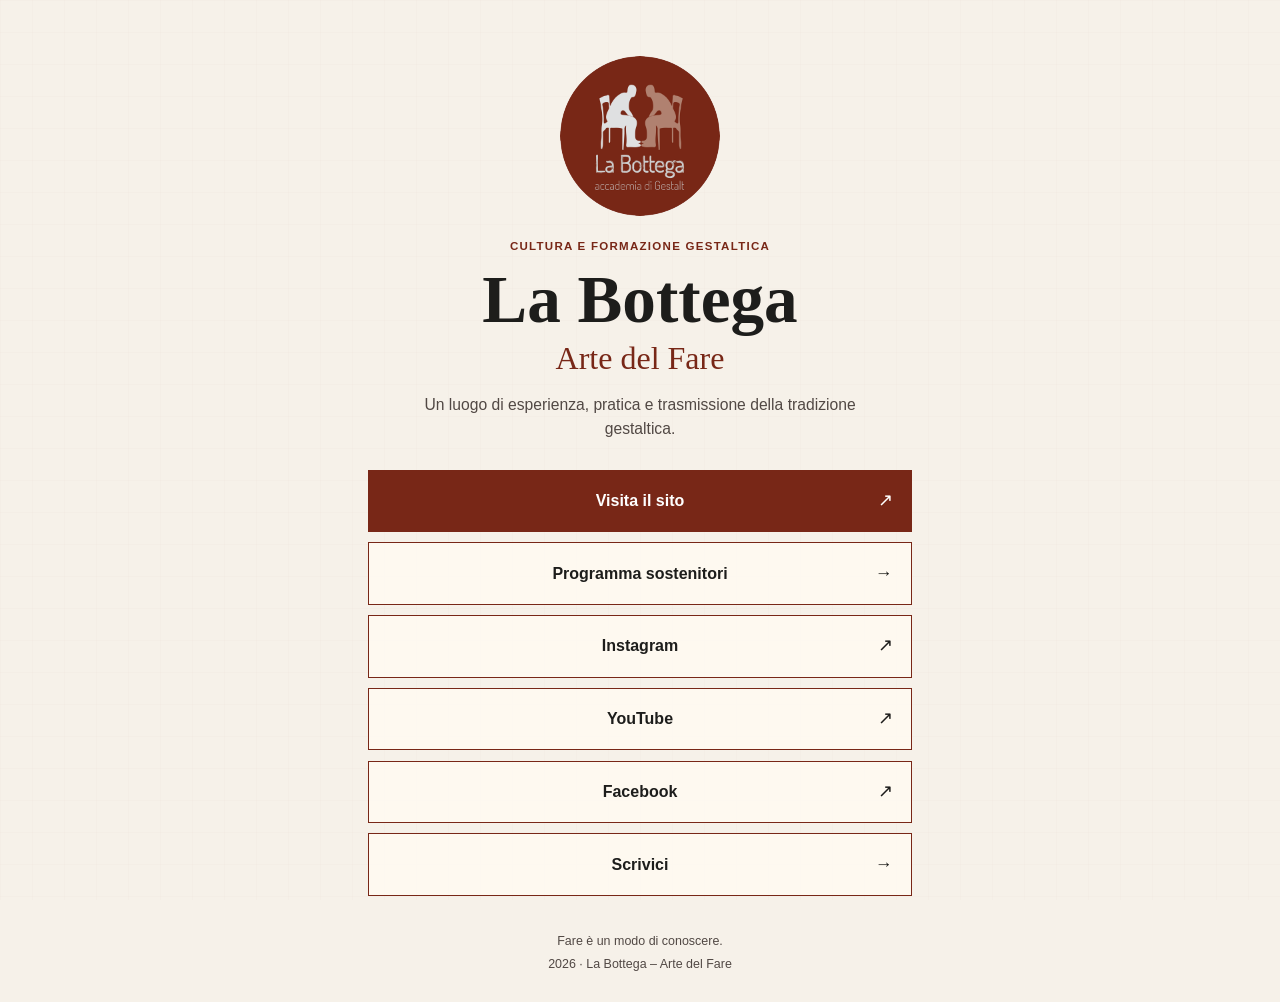
==== commit 7284d8b7: "Create minimal link hub and supporters page" ====
--- a/index.html
+++ b/index.html
@@ -3,213 +3,67 @@
   <head>
     <meta charset="utf-8">
     <meta name="viewport" content="width=device-width, initial-scale=1">
-    <title>La Bottega – Arte del Fare | Cultura e formazione gestaltica</title>
+    <title>La Bottega – Arte del Fare</title>
     <meta
       name="description"
-      content="La Bottega – Arte del Fare presenta attività culturali e formative legate alla tradizione gestaltica e il programma sostenitori."
+      content="La Bottega – Arte del Fare: cultura e formazione gestaltica."
     >
     <link rel="icon" type="image/png" href="favicon.png">
-    <link rel="preconnect" href="https://fonts.googleapis.com">
-    <link rel="preconnect" href="https://fonts.gstatic.com" crossorigin>
-    <link href="https://fonts.googleapis.com/css2?family=Fraunces:ital,opsz,wght@0,9..144,400;0,9..144,500;0,9..144,600;1,9..144,400;1,9..144,500&display=swap" rel="stylesheet">
     <link rel="stylesheet" href="assets/css/styles.css">
     <script src="assets/js/config.js" defer></script>
-    <script src="assets/js/content.js" defer></script>
     <script src="assets/js/main.js" defer></script>
   </head>
-  <body>
+  <body class="home-page">
     <a class="skip-link" href="#contenuto">Salta al contenuto</a>
 
-    <header class="site-header" aria-label="Intestazione">
-      <div class="site-header__inner">
-        <a class="brand" href="#inizio" aria-label="La Bottega – Arte del Fare">
-          <img
-            class="brand__mark"
-            src="assets/images/logo-orizzontale.png"
-            alt="La Bottega – Arte del Fare"
-            width="2661"
-            height="887"
-          >
+    <main class="link-hub" id="contenuto">
+      <header class="link-hub__header">
+        <img
+          class="link-hub__logo"
+          src="assets/images/logo-circolare.png"
+          alt="Logo di La Bottega – Arte del Fare"
+          width="180"
+          height="180"
+        >
+        <p class="link-hub__kicker">Cultura e formazione gestaltica</p>
+        <h1>La Bottega</h1>
+        <p class="link-hub__subtitle">Arte del Fare</p>
+        <p class="link-hub__intro">
+          Un luogo di esperienza, pratica e trasmissione della tradizione gestaltica.
+        </p>
+      </header>
+
+      <nav class="link-stack" aria-label="Collegamenti principali">
+        <a class="hub-link hub-link--primary" data-link="website" href="#">
+          <span>Visita il sito</span>
+          <span class="hub-link__mark" aria-hidden="true">↗</span>
         </a>
+        <a class="hub-link" href="sostenitori.html">
+          <span>Programma sostenitori</span>
+          <span class="hub-link__mark" aria-hidden="true">→</span>
+        </a>
+        <a class="hub-link" data-link="instagram" href="#">
+          <span>Instagram</span>
+          <span class="hub-link__mark" aria-hidden="true">↗</span>
+        </a>
+        <a class="hub-link" data-link="youtube" href="#">
+          <span>YouTube</span>
+          <span class="hub-link__mark" aria-hidden="true">↗</span>
+        </a>
+        <a class="hub-link" data-link="facebook" href="#">
+          <span>Facebook</span>
+          <span class="hub-link__mark" aria-hidden="true">↗</span>
+        </a>
+        <a class="hub-link" data-link="email" href="#">
+          <span>Scrivici</span>
+          <span class="hub-link__mark" aria-hidden="true">→</span>
+        </a>
+      </nav>
 
-        <nav class="site-nav" aria-label="Navigazione principale">
-          <a href="#bottega">La Bottega</a>
-          <a href="#collegamenti">Collegamenti</a>
-          <a href="#sostenitori">Sostenitori</a>
-          <a class="nav-cta" href="#sostenitori">Programma sostenitori</a>
-        </nav>
-      </div>
-    </header>
-
-    <main id="contenuto">
-      <section class="hero section-pad" id="inizio" aria-labelledby="hero-title">
-        <div class="hero__frame">
-          <p class="eyebrow" data-content="hero-eyebrow">Cultura e formazione gestaltica</p>
-          <h1 id="hero-title" data-content="hero-title">La Bottega – Arte del Fare</h1>
-          <p class="hero__subtitle">Cultura e formazione gestaltica</p>
-          <p class="hero__intro" data-content="hero-introduction">
-            La Bottega è un luogo di esperienza, terapia, filosofia e trasmissione della tradizione gestaltica.
-          </p>
-          <div class="hero__actions" aria-label="Azioni principali">
-            <a class="button button--primary" href="#bottega">Scopri la Bottega</a>
-            <a class="button button--secondary" href="#sostenitori">Diventa sostenitore</a>
-          </div>
-
-          <div class="hero__rule" aria-hidden="true"></div>
-
-          <div class="hero__brand" aria-hidden="true">
-            <img
-              src="assets/images/logo-orizzontale.png"
-              alt=""
-              width="2661"
-              height="887"
-            >
-          </div>
-        </div>
-      </section>
-
-      <section class="section-pad editorial" id="bottega" aria-labelledby="bottega-title">
-        <div class="section-heading">
-          <p class="eyebrow">La Bottega</p>
-          <h2 id="bottega-title">Un luogo di esperienza e trasmissione</h2>
-        </div>
-        <div class="editorial__text">
-          <p data-content="presentation">
-            La Bottega è un luogo di esperienza, terapia, filosofia e trasmissione della tradizione gestaltica.
-          </p>
-          <a class="text-link" data-link="website" href="https://www.mimmociavarelli.com/" target="_blank" rel="noopener noreferrer">
-            Vai al sito principale
-          </a>
-        </div>
-      </section>
-
-      <section class="section-pad public-links" id="collegamenti" aria-labelledby="links-title">
-        <div class="section-heading">
-          <p class="eyebrow">Collegamenti pubblici</p>
-          <h2 id="links-title">Canali e contatti</h2>
-        </div>
-        <ul class="link-list" data-public-links></ul>
-      </section>
-
-      <section class="section-pad supporters" id="sostenitori" aria-labelledby="supporters-title">
-        <div class="supporters__intro">
-          <div class="section-heading">
-            <p class="eyebrow">Programma sostenitori</p>
-            <h2 id="supporters-title" data-content="supporters-title">Programma sostenitori</h2>
-          </div>
-          <p data-content="supporters-description">
-            Un modo per sostenere le attività della Bottega e partecipare alla crescita della sua comunità.
-          </p>
-        </div>
-
-        <div class="supporter-tiers" data-supporter-tiers></div>
-      </section>
-
-      <section class="section-pad process" id="come-funziona" aria-labelledby="process-title">
-        <div class="section-heading">
-          <p class="eyebrow">Come funziona</p>
-          <h2 id="process-title">Dal contatto al badge annuale</h2>
-        </div>
-        <ol class="process-list">
-          <li>
-            <span>01</span>
-            <div>
-              <h3>Registrazione</h3>
-              <p>La richiesta viene raccolta quando il modulo dedicato sarà disponibile.</p>
-            </div>
-          </li>
-          <li>
-            <span>02</span>
-            <div>
-              <h3>Indicazioni per la donazione</h3>
-              <p>Chi si registra riceve le informazioni necessarie per procedere con una donazione volontaria.</p>
-            </div>
-          </li>
-          <li>
-            <span>03</span>
-            <div>
-              <h3>Verifica manuale</h3>
-              <p>Il bonifico viene verificato manualmente prima dell'approvazione della qualifica.</p>
-            </div>
-          </li>
-          <li>
-            <span>04</span>
-            <div>
-              <h3>Approvazione</h3>
-              <p>La qualifica viene assegnata in coerenza con il profilo e lo spirito del programma.</p>
-            </div>
-          </li>
-          <li>
-            <span>05</span>
-            <div>
-              <h3>Badge annuale</h3>
-              <p>Il badge collegato alla qualifica viene rilasciato dopo la verifica della donazione.</p>
-            </div>
-          </li>
-        </ol>
-      </section>
-
-      <section class="section-pad badge" aria-labelledby="badge-title">
-        <div class="badge__symbol" aria-hidden="true">
-          <img src="assets/images/logo-circolare.png" alt="" width="180" height="180">
-        </div>
-        <div>
-          <p class="eyebrow">Badge annuale</p>
-          <h2 id="badge-title">Un riconoscimento collegato alla qualifica</h2>
-          <p>
-            Il badge ha durata <span data-content="badge-duration">annuale</span>, è legato alla qualifica assegnata
-            e viene rilasciato dopo la verifica manuale della donazione.
-          </p>
-          <p class="badge__year">Validità <span data-content="badge-year">2026–2027</span></p>
-        </div>
-      </section>
-
-      <section class="final-cta" aria-labelledby="cta-title">
-        <div class="final-cta__inner section-pad">
-          <p class="eyebrow">Partecipa</p>
-          <h2 id="cta-title">Registrazioni in apertura</h2>
-          <p>
-            Il modulo di registrazione non è ancora attivo. Per informazioni sul programma sostenitori puoi contattare
-            La Bottega via email.
-          </p>
-          <div class="final-cta__actions">
-            <span class="button button--disabled" aria-disabled="true" data-registration-state>
-              Registrazioni in apertura
-            </span>
-            <a class="button button--secondary" data-link="email" href="mailto:labottega.artedelfare@gmail.com">
-              Scrivi alla Bottega
-            </a>
-          </div>
-        </div>
-      </section>
+      <footer class="simple-footer">
+        <p>Fare è un modo di conoscere.</p>
+        <p><span data-current-year>2026</span> · La Bottega – Arte del Fare</p>
+      </footer>
     </main>
-
-    <footer class="site-footer">
-      <div class="site-footer__inner">
-        <div class="site-footer__brand">
-          <img
-            src="assets/images/logo-circolare.png"
-            alt="Logo circolare di La Bottega – Arte del Fare"
-            width="88"
-            height="88"
-          >
-          <div>
-            <p class="site-footer__name">La Bottega – Arte del Fare</p>
-            <p>Cultura e formazione gestaltica.</p>
-          </div>
-        </div>
-
-        <div class="site-footer__links">
-          <a data-link="email" href="mailto:labottega.artedelfare@gmail.com">labottega.artedelfare@gmail.com</a>
-          <a data-link="instagram" href="https://www.instagram.com/artedelfare.labottega/" target="_blank" rel="noopener noreferrer">Instagram</a>
-          <a data-link="facebook" href="https://www.facebook.com/profile.php?id=61582840887788&amp;locale=it_IT" target="_blank" rel="noopener noreferrer">Facebook</a>
-          <a data-link="youtube" href="https://www.youtube.com/@MimmoCiavarelli" target="_blank" rel="noopener noreferrer">YouTube</a>
-        </div>
-
-        <p class="site-footer__note">
-          <span data-current-year>2026</span> - Progetto culturale dedicato alla pratica e alla comunità gestaltica.
-        </p>
-      </div>
-    </footer>
   </body>
 </html>
--- a/assets/css/styles.css
+++ b/assets/css/styles.css
@@ -2,18 +2,14 @@
   --color-rust: #782717;
   --color-rust-dark: #571b10;
   --color-ink: #1d1d1b;
-  --color-ink-soft: #4b403c;
+  --color-ink-soft: #514844;
   --color-ivory: #f6f1e9;
   --color-paper: #fffaf2;
   --color-dust: #c0a69f;
-  --color-terracotta: #a9604c;
-  --color-line: rgba(120, 39, 23, 0.24);
-  --color-line-soft: rgba(29, 29, 27, 0.14);
-  --shadow-soft: 0 20px 46px rgba(87, 27, 16, 0.14);
-  --font-serif: "Fraunces", Georgia, "Times New Roman", serif;
-  --font-sans: "Inter", "Segoe UI", Roboto, Helvetica, Arial, sans-serif;
-  --content-max: 1160px;
-  --measure: 42rem;
+  --color-line: rgba(120, 39, 23, 0.22);
+  --font-serif: Georgia, "Times New Roman", serif;
+  --font-sans: "Segoe UI", Roboto, Helvetica, Arial, sans-serif;
+  --page-width: 46rem;
 }
 
 *,
@@ -23,22 +19,32 @@
 }
 
 html {
+  min-width: 320px;
   scroll-behavior: smooth;
 }
 
 body {
   min-width: 320px;
   margin: 0;
-  overflow-x: hidden;
   color: var(--color-ink);
   background-color: var(--color-ivory);
-  background-image:
-    radial-gradient(circle at 1.1px 1.1px, rgba(120, 39, 23, 0.09) 1px, transparent 0);
-  background-size: 22px 22px;
   font-family: var(--font-sans);
   font-size: 16px;
-  line-height: 1.65;
+  line-height: 1.6;
   text-rendering: optimizeLegibility;
+}
+
+body::before {
+  position: fixed;
+  inset: 0;
+  z-index: -1;
+  pointer-events: none;
+  content: "";
+  opacity: 0.38;
+  background-image:
+    linear-gradient(rgba(120, 39, 23, 0.035) 1px, transparent 1px),
+    linear-gradient(90deg, rgba(120, 39, 23, 0.035) 1px, transparent 1px);
+  background-size: 2rem 2rem;
 }
 
 img {
@@ -49,8 +55,7 @@
 
 a {
   color: inherit;
-  text-decoration-thickness: 0.07em;
-  text-underline-offset: 0.22em;
+  text-underline-offset: 0.2em;
 }
 
 a:hover {
@@ -66,12 +71,11 @@
   position: fixed;
   top: 0.75rem;
   left: 0.75rem;
-  z-index: 30;
-  transform: translateY(-150%);
-  padding: 0.65rem 0.95rem;
+  z-index: 10;
+  transform: translateY(-160%);
+  padding: 0.65rem 0.9rem;
   border: 1px solid var(--color-rust);
   background: var(--color-paper);
-  color: var(--color-ink);
   font-weight: 700;
 }
 
@@ -79,87 +83,32 @@
   transform: translateY(0);
 }
 
-/* ---------- Masthead ---------- */
-
-.site-header {
-  position: sticky;
-  top: 0;
-  z-index: 20;
-  border-bottom: 3px double var(--color-line);
-  background: var(--color-ivory);
-}
-
-.site-header__inner,
-.section-pad,
-.site-footer__inner {
-  width: min(calc(100% - 2rem), var(--content-max));
+.link-hub {
+  width: min(calc(100% - 2rem), 34rem);
+  min-height: 100svh;
   margin-inline: auto;
-}
-
-.site-header__inner {
-  display: flex;
-  align-items: center;
-  justify-content: space-between;
-  gap: 1rem;
-  padding-block: 0.65rem;
-}
-
-.brand {
-  flex: 0 1 12rem;
-  min-width: 7rem;
-}
-
-.brand__mark {
-  width: min(11rem, 40vw);
-}
-
-.site-nav {
-  display: flex;
-  align-items: center;
-  justify-content: flex-end;
-  gap: clamp(0.55rem, 2vw, 1.4rem);
-  font-size: 0.76rem;
-  font-weight: 650;
-  letter-spacing: 0.05em;
+  padding-block: clamp(2rem, 7vw, 4rem) 1.5rem;
+}
+
+.link-hub__header {
+  text-align: center;
+}
+
+.link-hub__logo {
+  width: clamp(7.25rem, 30vw, 10rem);
+  margin-inline: auto;
+  border-radius: 50%;
+  background: var(--color-paper);
+}
+
+.link-hub__kicker {
+  margin: 1.35rem 0 0;
+  color: var(--color-rust);
+  font-size: 0.72rem;
+  font-weight: 750;
+  letter-spacing: 0.11em;
+  line-height: 1.4;
   text-transform: uppercase;
-}
-
-.site-nav a {
-  text-decoration: none;
-  white-space: nowrap;
-}
-
-.nav-cta {
-  padding: 0.6rem 0.9rem;
-  border: 1px solid var(--color-rust);
-  color: var(--color-rust);
-}
-
-/* ---------- Shared type + rhythm ---------- */
-
-.section-pad {
-  padding-block: clamp(3.2rem, 7vw, 6rem);
-}
-
-.eyebrow {
-  display: inline-flex;
-  align-items: center;
-  gap: 0.6em;
-  margin: 0 0 1rem;
-  color: var(--color-rust);
-  font-size: 0.75rem;
-  font-weight: 700;
-  letter-spacing: 0.16em;
-  line-height: 1.3;
-  text-transform: uppercase;
-}
-
-.eyebrow::before {
-  content: "";
-  display: inline-block;
-  width: 1.6em;
-  height: 1px;
-  background: var(--color-rust);
 }
 
 h1,
@@ -173,123 +122,321 @@
 h2,
 h3 {
   margin: 0;
+  font-family: var(--font-serif);
+  line-height: 1.12;
+}
+
+.link-hub h1 {
+  margin-top: 0.5rem;
   color: var(--color-ink);
-}
-
-h1,
-h2 {
+  font-size: clamp(2.55rem, 11vw, 4.2rem);
+  font-weight: 700;
+}
+
+.link-hub__subtitle {
+  margin: 0.1rem 0 0;
+  color: var(--color-rust);
   font-family: var(--font-serif);
-  font-optical-sizing: auto;
-  font-weight: 560;
-  letter-spacing: -0.01em;
-  line-height: 1.05;
-}
-
-h1 {
-  max-width: 16ch;
-  font-size: clamp(2.7rem, 6.6vw, 5rem);
-}
-
-h2 {
-  max-width: 15ch;
-  font-size: clamp(1.9rem, 4.2vw, 3.1rem);
-}
-
-h3 {
-  font-family: var(--font-serif);
-  font-weight: 560;
-  font-size: clamp(1.12rem, 1.8vw, 1.35rem);
-  line-height: 1.28;
-}
-
-.section-heading {
-  margin-bottom: clamp(1.7rem, 4vw, 2.9rem);
-}
-
-/* ---------- Hero ---------- */
-
-.hero {
-  border-bottom: 1px solid var(--color-line-soft);
-}
-
-.hero__frame {
+  font-size: clamp(1.4rem, 6vw, 2rem);
+  line-height: 1.2;
+}
+
+.link-hub__intro {
+  max-width: 29rem;
+  margin: 1rem auto 0;
+  color: var(--color-ink-soft);
+  font-size: 0.98rem;
+  line-height: 1.55;
+}
+
+.link-stack {
+  display: grid;
+  gap: 0.65rem;
+  margin-top: 1.75rem;
+}
+
+.hub-link,
+.button {
+  display: flex;
+  align-items: center;
+  justify-content: center;
+  min-height: 3.65rem;
+  border: 1px solid var(--color-rust);
+  font-weight: 700;
+  line-height: 1.25;
+  text-align: center;
+  text-decoration: none;
+}
+
+.hub-link {
   position: relative;
-  max-width: 42rem;
+  padding: 0.85rem 3rem;
+  background: rgba(255, 250, 242, 0.82);
+  color: var(--color-ink);
+}
+
+.hub-link:hover {
+  background: var(--color-paper);
+  color: var(--color-rust);
+}
+
+.hub-link--primary {
+  background: var(--color-rust);
+  color: #fff;
+}
+
+.hub-link--primary:hover {
+  background: var(--color-rust-dark);
+  color: #fff;
+}
+
+.hub-link__mark {
+  position: absolute;
+  right: 1.15rem;
+  font-size: 1.1rem;
+  font-weight: 400;
+}
+
+.simple-footer {
+  margin-top: 2.25rem;
+  color: var(--color-ink-soft);
+  font-size: 0.78rem;
+  text-align: center;
+}
+
+.simple-footer p {
+  margin: 0.2rem 0;
+}
+
+.supporters-page {
+  background-color: var(--color-paper);
+}
+
+.supporters-shell {
+  width: min(calc(100% - 2rem), var(--page-width));
   margin-inline: auto;
-  padding-top: clamp(1.5rem, 5vh, 3rem);
-  text-align: center;
-}
-
-.hero__frame::before {
-  content: "";
-  position: absolute;
-  top: -1.5rem;
-  left: 50%;
-  z-index: -1;
-  width: 30rem;
-  height: 30rem;
-  background: url("../images/logo-circolare.png") center / contain no-repeat;
-  opacity: 0.05;
-  transform: translateX(-50%);
-}
-
-.hero .eyebrow {
-  justify-content: center;
-}
-
-.hero__subtitle {
-  margin: 0.9rem 0 0;
-  color: var(--color-rust);
-  font-family: var(--font-serif);
-  font-style: italic;
-  font-weight: 460;
-  font-size: clamp(1.2rem, 2.6vw, 1.6rem);
-  line-height: 1.3;
-}
-
-.hero__intro {
-  max-width: 36rem;
-  margin: 1.4rem auto 0;
-  color: var(--color-ink-soft);
-  font-size: clamp(1.02rem, 1.8vw, 1.16rem);
-}
-
-.hero__actions {
-  display: flex;
-  flex-wrap: wrap;
-  justify-content: center;
-  gap: 0.8rem;
-  margin-top: 2.1rem;
-}
-
-.hero__rule {
-  width: 5rem;
-  height: 1px;
-  margin: clamp(2.6rem, 6vh, 3.6rem) auto 1.6rem;
-  background: var(--color-line);
-}
-
-.hero__brand {
-  width: min(11rem, 46vw);
-  margin-inline: auto;
-  opacity: 0.92;
-}
-
-/* ---------- Buttons (stamp / text-link language) ---------- */
-
-.button {
+  padding-block: 1.25rem 3rem;
+}
+
+.back-link {
   display: inline-flex;
   align-items: center;
-  justify-content: center;
-  min-height: 2.9rem;
-  padding: 0.7rem 1.3rem;
+  gap: 0.45rem;
+  min-height: 2.75rem;
+  color: var(--color-rust);
+  font-size: 0.9rem;
+  font-weight: 700;
+  text-decoration: none;
+}
+
+.program-header {
+  padding-block: clamp(1.5rem, 7vw, 3.5rem) clamp(2rem, 8vw, 4rem);
+  border-bottom: 1px solid var(--color-line);
+}
+
+.program-header__logo-frame {
+  position: relative;
+  width: min(15rem, 70vw);
+  aspect-ratio: 3.55;
+  overflow: hidden;
+  margin-bottom: 1.75rem;
+}
+
+.program-header__logo {
+  position: absolute;
+  top: -260%;
+  left: -37.5%;
+  width: 175%;
+  max-width: none;
+}
+
+.eyebrow {
+  margin: 0 0 0.65rem;
+  color: var(--color-rust);
+  font-size: 0.74rem;
+  font-weight: 750;
+  letter-spacing: 0.11em;
+  line-height: 1.4;
+  text-transform: uppercase;
+}
+
+.program-header h1 {
+  max-width: 13ch;
+  font-size: clamp(2.5rem, 11vw, 4.75rem);
+}
+
+.program-header__intro {
+  max-width: 38rem;
+  margin: 1.1rem 0 0;
+  color: var(--color-ink-soft);
+  font-size: clamp(1rem, 3vw, 1.15rem);
+}
+
+.program-section {
+  padding-block: clamp(2.5rem, 9vw, 4.5rem);
+  border-bottom: 1px solid var(--color-line);
+}
+
+.section-heading {
+  margin-bottom: 1.5rem;
+}
+
+.section-heading h2 {
+  font-size: clamp(2rem, 8vw, 3.25rem);
+}
+
+.tier-list {
+  display: grid;
+  gap: 0.75rem;
+}
+
+.tier-details {
+  border: 1px solid var(--color-line);
+  background: var(--color-ivory);
+}
+
+.tier-details summary {
+  position: relative;
+  display: flex;
+  min-height: 4.5rem;
+  align-items: center;
+  gap: 0.85rem;
+  padding: 1rem 3.5rem 1rem 1rem;
+  cursor: pointer;
+  list-style: none;
+  font-family: var(--font-serif);
+  font-size: clamp(1.22rem, 5vw, 1.55rem);
+  font-weight: 700;
+  line-height: 1.25;
+}
+
+.tier-details summary::-webkit-details-marker {
+  display: none;
+}
+
+.tier-details summary::after {
+  position: absolute;
+  right: 1.15rem;
+  content: "+";
+  color: var(--color-rust);
+  font-family: var(--font-sans);
+  font-size: 1.5rem;
+  font-weight: 400;
+}
+
+.tier-details[open] summary::after {
+  content: "−";
+}
+
+.tier-number {
+  color: var(--color-rust);
+  font-family: var(--font-sans);
+  font-size: 0.72rem;
+  font-weight: 750;
+  letter-spacing: 0.08em;
+}
+
+.tier-details__content {
+  display: grid;
+  gap: 1.25rem;
+  padding: 0 1rem 1.25rem;
+  border-top: 1px solid var(--color-line);
+}
+
+.tier-block:first-child {
+  padding-top: 1.25rem;
+}
+
+.tier-block h3 {
+  color: var(--color-rust);
+  font-family: var(--font-sans);
+  font-size: 0.72rem;
+  letter-spacing: 0.1em;
+  text-transform: uppercase;
+}
+
+.tier-block p,
+.tier-block ul {
+  margin: 0.4rem 0 0;
+  color: var(--color-ink-soft);
+}
+
+.tier-block ul {
+  padding-left: 1.15rem;
+}
+
+.tier-block li + li {
+  margin-top: 0.45rem;
+}
+
+.process-list {
+  display: grid;
+  gap: 0;
+  margin: 0;
+  padding: 0;
+  list-style: none;
+  counter-reset: process;
+}
+
+.process-list li {
+  position: relative;
+  min-height: 4.35rem;
+  padding: 0.7rem 0 0.7rem 3.2rem;
+  color: var(--color-ink-soft);
+  counter-increment: process;
+}
+
+.process-list li::before {
+  position: absolute;
+  top: 0.55rem;
+  left: 0;
+  display: grid;
+  width: 2.1rem;
+  height: 2.1rem;
+  place-items: center;
   border: 1px solid var(--color-rust);
-  font-size: 0.85rem;
-  font-weight: 700;
-  letter-spacing: 0.03em;
-  line-height: 1.2;
+  border-radius: 50%;
+  content: counter(process, decimal-leading-zero);
+  color: var(--color-rust);
+  font-family: var(--font-serif);
+  font-size: 0.78rem;
+  font-weight: 700;
+}
+
+.process-list li:not(:last-child)::after {
+  position: absolute;
+  top: 2.65rem;
+  bottom: -0.55rem;
+  left: 1.03rem;
+  width: 1px;
+  content: "";
+  background: var(--color-line);
+}
+
+.registration {
+  padding-bottom: 1rem;
   text-align: center;
-  text-decoration: none;
+}
+
+.registration h2 {
+  font-size: clamp(2rem, 8vw, 3.25rem);
+}
+
+.registration > p {
+  max-width: 34rem;
+  margin: 1rem auto 0;
+  color: var(--color-ink-soft);
+}
+
+.registration-actions {
+  display: grid;
+  gap: 0.75rem;
+  max-width: 25rem;
+  margin: 1.75rem auto 0;
+}
+
+.button {
+  padding: 0.85rem 1.15rem;
 }
 
 .button--primary {
@@ -307,483 +454,64 @@
   color: var(--color-rust);
 }
 
-.button--disabled {
-  border-color: rgba(29, 29, 27, 0.28);
-  background: rgba(29, 29, 27, 0.06);
-  color: rgba(29, 29, 27, 0.62);
-  cursor: not-allowed;
-}
-
-/* ---------- Editorial (La Bottega) ---------- */
-
-.editorial {
-  display: grid;
-  grid-template-columns: minmax(0, 0.8fr) minmax(0, 1.2fr);
-  gap: clamp(2rem, 6vw, 5rem);
-  border-bottom: 1px solid var(--color-line-soft);
-}
-
-.editorial__text {
-  max-width: var(--measure);
-  color: var(--color-ink-soft);
-  font-family: var(--font-serif);
-  font-weight: 380;
-  font-size: clamp(1.22rem, 2.3vw, 1.6rem);
-  line-height: 1.5;
-}
-
-.text-link {
-  display: inline-flex;
-  align-items: center;
-  gap: 0.4em;
-  margin-top: 1.1rem;
-  color: var(--color-rust);
-  font-family: var(--font-sans);
-  font-size: 0.95rem;
-  font-weight: 700;
-  text-decoration: none;
-  border-bottom: 1px solid currentColor;
-  padding-bottom: 0.15em;
-}
-
-.text-link::after {
-  content: "→";
-}
-
-/* ---------- Public links: editorial directory, not tiles ---------- */
-
-.public-links {
-  border-bottom: 1px solid var(--color-line-soft);
-}
-
-.link-list {
+.registration-status {
+  display: grid;
+  min-height: 3.65rem;
+  place-items: center;
+  padding: 0.8rem 1rem;
+  border: 1px solid rgba(29, 29, 27, 0.24);
+  color: var(--color-ink-soft);
+  font-weight: 700;
+}
+
+.program-footer {
+  padding-top: 2rem;
+  color: var(--color-ink-soft);
+  font-size: 0.78rem;
+  text-align: center;
+}
+
+.program-footer p {
   margin: 0;
-  padding: 0;
-  list-style: none;
-  border-top: 1px solid var(--color-line-soft);
-}
-
-.link-list li {
-  border-bottom: 1px solid var(--color-line-soft);
-}
-
-.link-list a {
-  display: flex;
-  align-items: baseline;
-  justify-content: space-between;
-  gap: 1.5rem;
-  padding: 1.2rem 0.2rem;
-  text-decoration: none;
-}
-
-.link-list a:hover strong {
-  color: var(--color-rust);
-}
-
-.link-list strong {
-  font-family: var(--font-serif);
-  font-weight: 500;
-  font-size: clamp(1.1rem, 2.4vw, 1.5rem);
-  color: var(--color-ink);
-}
-
-.link-list span {
-  flex: 0 0 auto;
-  color: var(--color-ink-soft);
-  font-size: 0.86rem;
-  overflow-wrap: anywhere;
-  text-align: right;
-}
-
-/* ---------- Supporters: membership-card signature element ---------- */
-
-.supporters {
-  display: grid;
-  grid-template-columns: minmax(14rem, 0.6fr) minmax(0, 1.4fr);
-  gap: clamp(2rem, 6vw, 5rem);
-  border-bottom: 1px solid var(--color-line-soft);
-}
-
-.supporters__intro {
-  align-self: start;
-  position: sticky;
-  top: 6.5rem;
-}
-
-.supporters__intro p:last-child {
-  max-width: 26rem;
-  color: var(--color-ink-soft);
-  font-size: 1.05rem;
-}
-
-.supporter-tiers {
-  display: grid;
-  gap: 1.6rem;
-}
-
-.tier {
-  position: relative;
-  display: grid;
-  grid-template-columns: minmax(0, 0.38fr) minmax(0, 0.62fr);
-  gap: clamp(1.3rem, 4vw, 2.8rem);
-  padding: clamp(1.6rem, 3.6vw, 2.4rem);
-  background: var(--color-paper);
-  border: 1px solid var(--color-line);
-  box-shadow: var(--shadow-soft);
-}
-
-.tier::before {
-  content: "";
-  position: absolute;
-  inset: 0.55rem;
-  border: 1px dashed var(--color-dust);
-  pointer-events: none;
-}
-
-.tier__title {
-  position: relative;
-}
-
-.tier__index {
-  display: inline-flex;
-  width: 2.7rem;
-  height: 2.7rem;
-  align-items: center;
-  justify-content: center;
-  margin-bottom: 1rem;
-  border: 1px solid var(--color-rust);
-  border-radius: 50%;
-  color: var(--color-rust);
-  font-family: var(--font-serif);
-  font-style: italic;
-  font-weight: 500;
-  font-size: 1.05rem;
-}
-
-.tier__meta {
-  display: grid;
-  gap: 1.15rem;
-}
-
-.tier__block p,
-.tier__block ul {
-  margin: 0.4rem 0 0;
-}
-
-.tier__block p,
-.tier__block li {
-  color: var(--color-ink-soft);
-}
-
-.tier__block ul {
-  padding-left: 1.1rem;
-}
-
-.tier__label {
-  display: block;
-  color: var(--color-rust);
-  font-size: 0.72rem;
-  font-weight: 800;
-  letter-spacing: 0.1em;
-  text-transform: uppercase;
-}
-
-/* ---------- Process: sequential ledger ---------- */
-
-.process {
-  border-bottom: 1px solid var(--color-line-soft);
-}
-
-.process-list {
-  margin: 0;
-  padding: 0;
-  list-style: none;
-  border-top: 1px solid var(--color-line-soft);
-}
-
-.process-list li {
-  display: grid;
-  grid-template-columns: 3.4rem minmax(0, 1fr);
-  gap: 1.3rem;
-  padding: 1.5rem 0.2rem;
-  border-bottom: 1px solid var(--color-line-soft);
-}
-
-.process-list span {
-  color: var(--color-rust);
-  font-family: var(--font-serif);
-  font-style: italic;
-  font-size: 1.7rem;
-  font-weight: 500;
-}
-
-.process-list p {
-  max-width: 40rem;
-  margin: 0.4rem 0 0;
-  color: var(--color-ink-soft);
-}
-
-/* ---------- Badge: medallion ---------- */
-
-.badge {
-  display: grid;
-  grid-template-columns: minmax(9rem, 0.28fr) minmax(0, 0.72fr);
-  align-items: center;
-  gap: clamp(1.5rem, 5vw, 4rem);
-  border-bottom: 1px solid var(--color-line-soft);
-}
-
-.badge__symbol {
-  position: relative;
-  width: min(10rem, 40vw);
-  padding: 0.7rem;
-  border-radius: 50%;
-  background: var(--color-paper);
-}
-
-.badge__symbol::before {
-  content: "";
-  position: absolute;
-  inset: -0.4rem;
-  border: 1px dashed var(--color-dust);
-  border-radius: 50%;
-}
-
-.badge__symbol img {
-  border-radius: 50%;
-}
-
-.badge p {
-  max-width: 42rem;
-  color: var(--color-ink-soft);
-  font-size: 1.05rem;
-}
-
-.badge__year {
-  color: var(--color-rust) !important;
-  font-weight: 700;
-}
-
-/* ---------- Final CTA: full-bleed band ---------- */
-
-.final-cta {
-  background: var(--color-rust);
-  color: var(--color-ivory);
-}
-
-.final-cta__inner {
-  max-width: 46rem;
-  text-align: left;
-}
-
-.final-cta .eyebrow,
-.final-cta .eyebrow::before {
-  color: var(--color-ivory);
-  background: var(--color-ivory);
-}
-
-.final-cta h2 {
-  max-width: 16ch;
-  color: var(--color-ivory);
-}
-
-.final-cta p {
-  max-width: 40rem;
-  color: rgba(246, 241, 233, 0.86);
-  font-size: 1.05rem;
-}
-
-.final-cta .button--primary,
-.final-cta .button--disabled {
-  border-color: var(--color-ivory);
-  background: transparent;
-  color: var(--color-ivory);
-}
-
-.final-cta .button--secondary {
-  border-color: var(--color-ivory);
-  color: var(--color-ivory);
-}
-
-.final-cta .button--secondary:hover {
-  background: var(--color-ivory);
-  color: var(--color-rust);
-}
-
-/* ---------- Footer ---------- */
-
-.site-footer {
-  background: var(--color-ink);
-  color: var(--color-ivory);
-}
-
-.site-footer__inner {
-  display: grid;
-  grid-template-columns: minmax(0, 1.2fr) minmax(12rem, 0.8fr);
-  gap: 2rem;
-  padding-block: 2.2rem;
-}
-
-.site-footer__brand {
-  display: flex;
-  align-items: center;
-  gap: 1rem;
-}
-
-.site-footer__brand img {
-  width: 4.4rem;
-  flex: 0 0 auto;
-  border-radius: 50%;
-  background: var(--color-ivory);
-}
-
-.site-footer__brand p {
-  margin: 0;
-}
-
-.site-footer__name {
-  font-family: var(--font-serif);
-  font-size: 1.3rem;
-  font-weight: 560;
-}
-
-.site-footer__links {
-  display: flex;
-  flex-wrap: wrap;
-  justify-content: flex-end;
-  gap: 0.8rem 1.1rem;
-  font-size: 0.9rem;
-}
-
-.site-footer a {
-  color: var(--color-ivory);
-}
-
-.site-footer a:hover {
-  color: #ffffff;
-}
-
-.site-footer__note {
-  grid-column: 1 / -1;
-  margin: 0;
-  padding-top: 1.4rem;
-  border-top: 1px solid rgba(246, 241, 233, 0.16);
-  color: rgba(246, 241, 233, 0.72);
-  font-size: 0.86rem;
-}
-
-/* ---------- Responsive ---------- */
-
-@media (max-width: 980px) {
-  .site-header__inner {
-    align-items: flex-start;
-    flex-direction: column;
-  }
-
-  .site-nav {
-    width: 100%;
-    justify-content: flex-start;
-    overflow-x: auto;
-    padding-bottom: 0.2rem;
-  }
-
-  .editorial,
-  .supporters,
-  .badge,
-  .site-footer__inner {
-    grid-template-columns: 1fr;
-  }
-
-  .supporters__intro {
-    position: static;
-  }
-
-  .tier {
-    grid-template-columns: 1fr;
-  }
-
-  .site-footer__links {
-    justify-content: flex-start;
-  }
-}
-
-@media (max-width: 640px) {
-  .site-header {
-    position: static;
-  }
-
-  .site-header__inner,
-  .section-pad,
-  .site-footer__inner,
-  .final-cta__inner {
-    width: min(calc(100% - 1.25rem), var(--content-max));
-  }
-
-  .site-nav {
-    display: grid;
+}
+
+@media (min-width: 42rem) {
+  .link-hub {
+    padding-top: 3.5rem;
+  }
+
+  .hub-link {
+    min-height: 3.9rem;
+  }
+
+  .supporters-shell {
+    width: min(calc(100% - 3rem), var(--page-width));
+  }
+
+  .tier-details summary {
+    padding-inline: 1.4rem 4rem;
+  }
+
+  .tier-details__content {
     grid-template-columns: repeat(2, minmax(0, 1fr));
-    gap: 0.5rem;
-    overflow: visible;
-    font-size: 0.72rem;
-  }
-
-  .site-nav a {
-    display: inline-flex;
-    min-height: 2.5rem;
-    align-items: center;
-    justify-content: center;
-    border: 1px solid var(--color-line-soft);
-    padding: 0.5rem;
-    text-align: center;
-    white-space: normal;
-  }
-
-  .nav-cta {
-    border-color: var(--color-rust) !important;
-  }
-
-  .hero__frame {
-    padding-top: 0.5rem;
-  }
-
-  .hero__actions,
-  .final-cta__actions {
-    flex-direction: column;
-  }
-
-  .button {
-    width: 100%;
-  }
-
-  .link-list a {
-    flex-direction: column;
-    align-items: flex-start;
-    gap: 0.3rem;
-  }
-
-  .link-list span {
-    text-align: left;
-  }
-
-  .process-list li {
-    grid-template-columns: 2.6rem minmax(0, 1fr);
-    gap: 0.9rem;
-  }
-
-  .site-footer__brand {
-    align-items: flex-start;
-    flex-direction: column;
+    padding: 0 1.4rem 1.5rem;
+  }
+
+  .tier-block:first-child {
+    padding-top: 1.5rem;
+  }
+
+  .tier-block:nth-child(2) {
+    grid-row: span 2;
+    padding-top: 1.5rem;
   }
 }
 
 @media (prefers-reduced-motion: reduce) {
-  html {
-    scroll-behavior: auto;
-  }
-
   *,
   *::before,
   *::after {
+    scroll-behavior: auto !important;
     transition-duration: 0.001ms !important;
     animation-duration: 0.001ms !important;
     animation-iteration-count: 1 !important;
